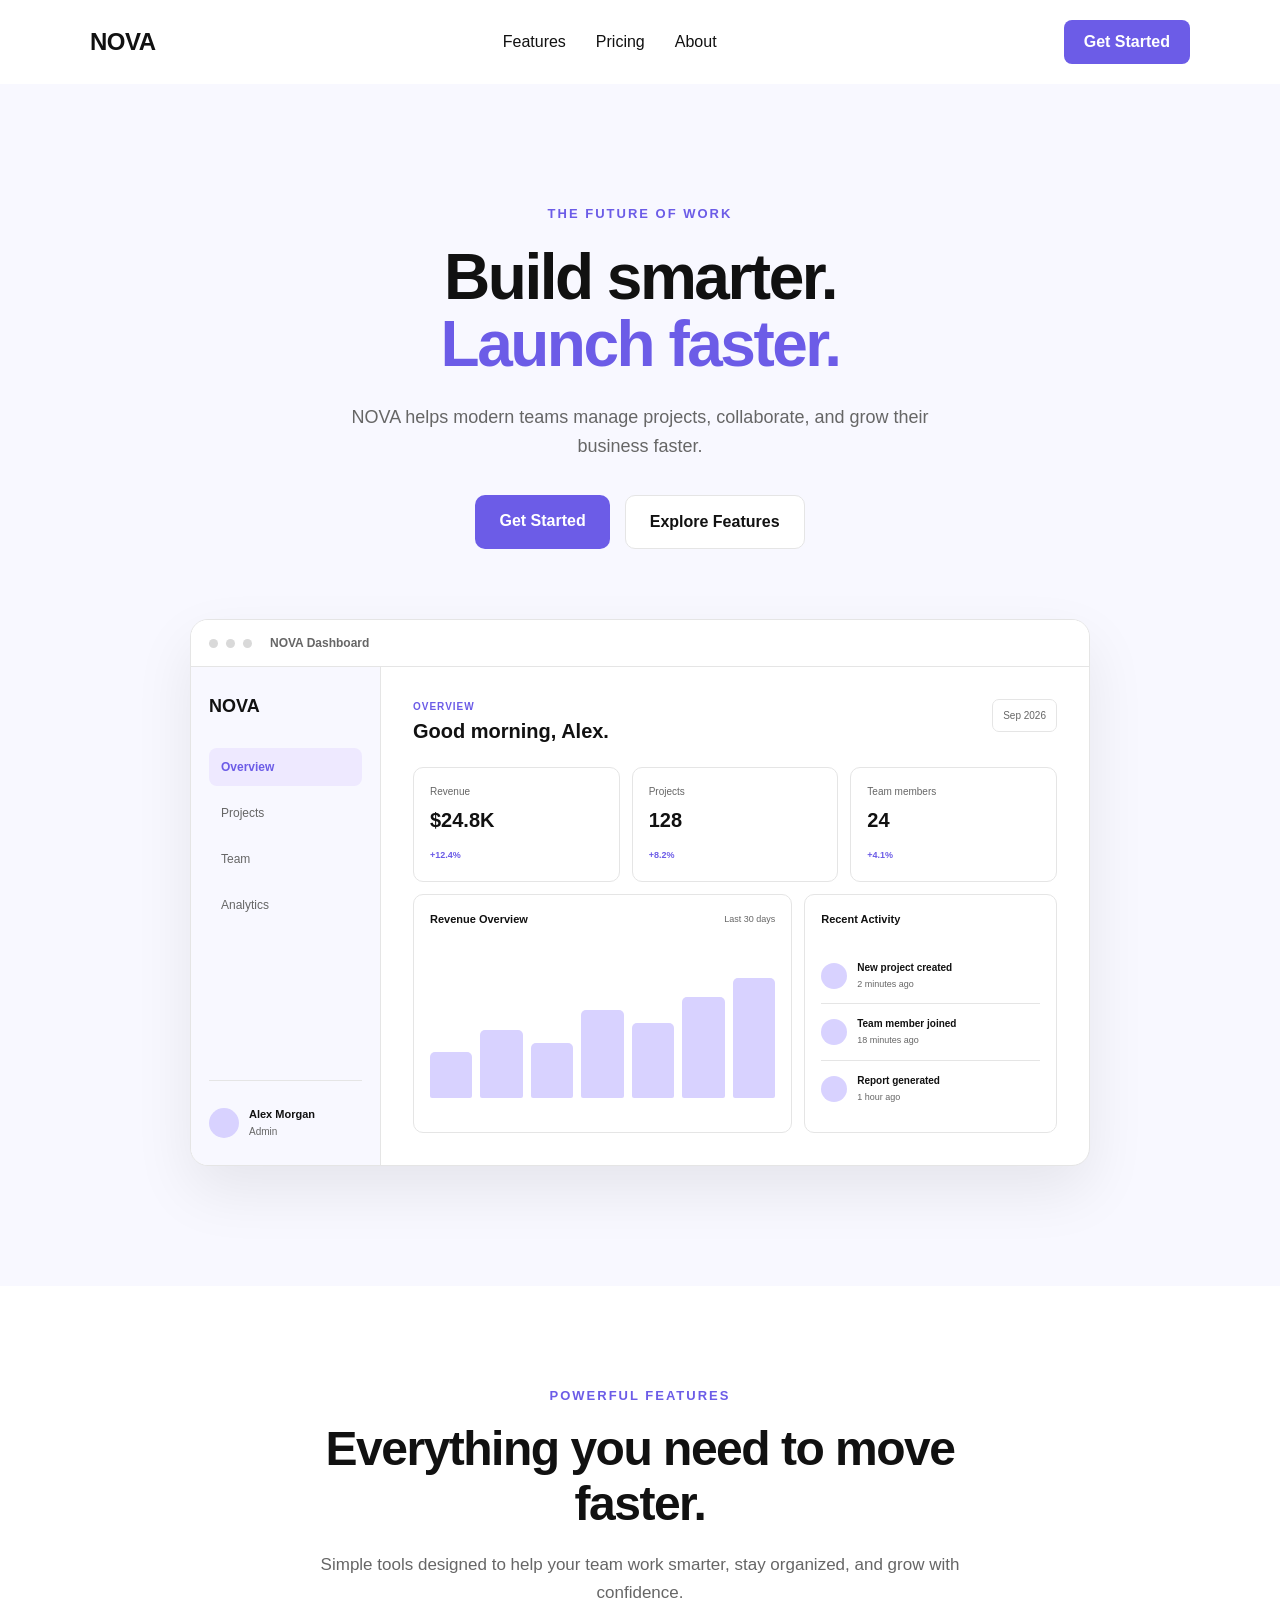
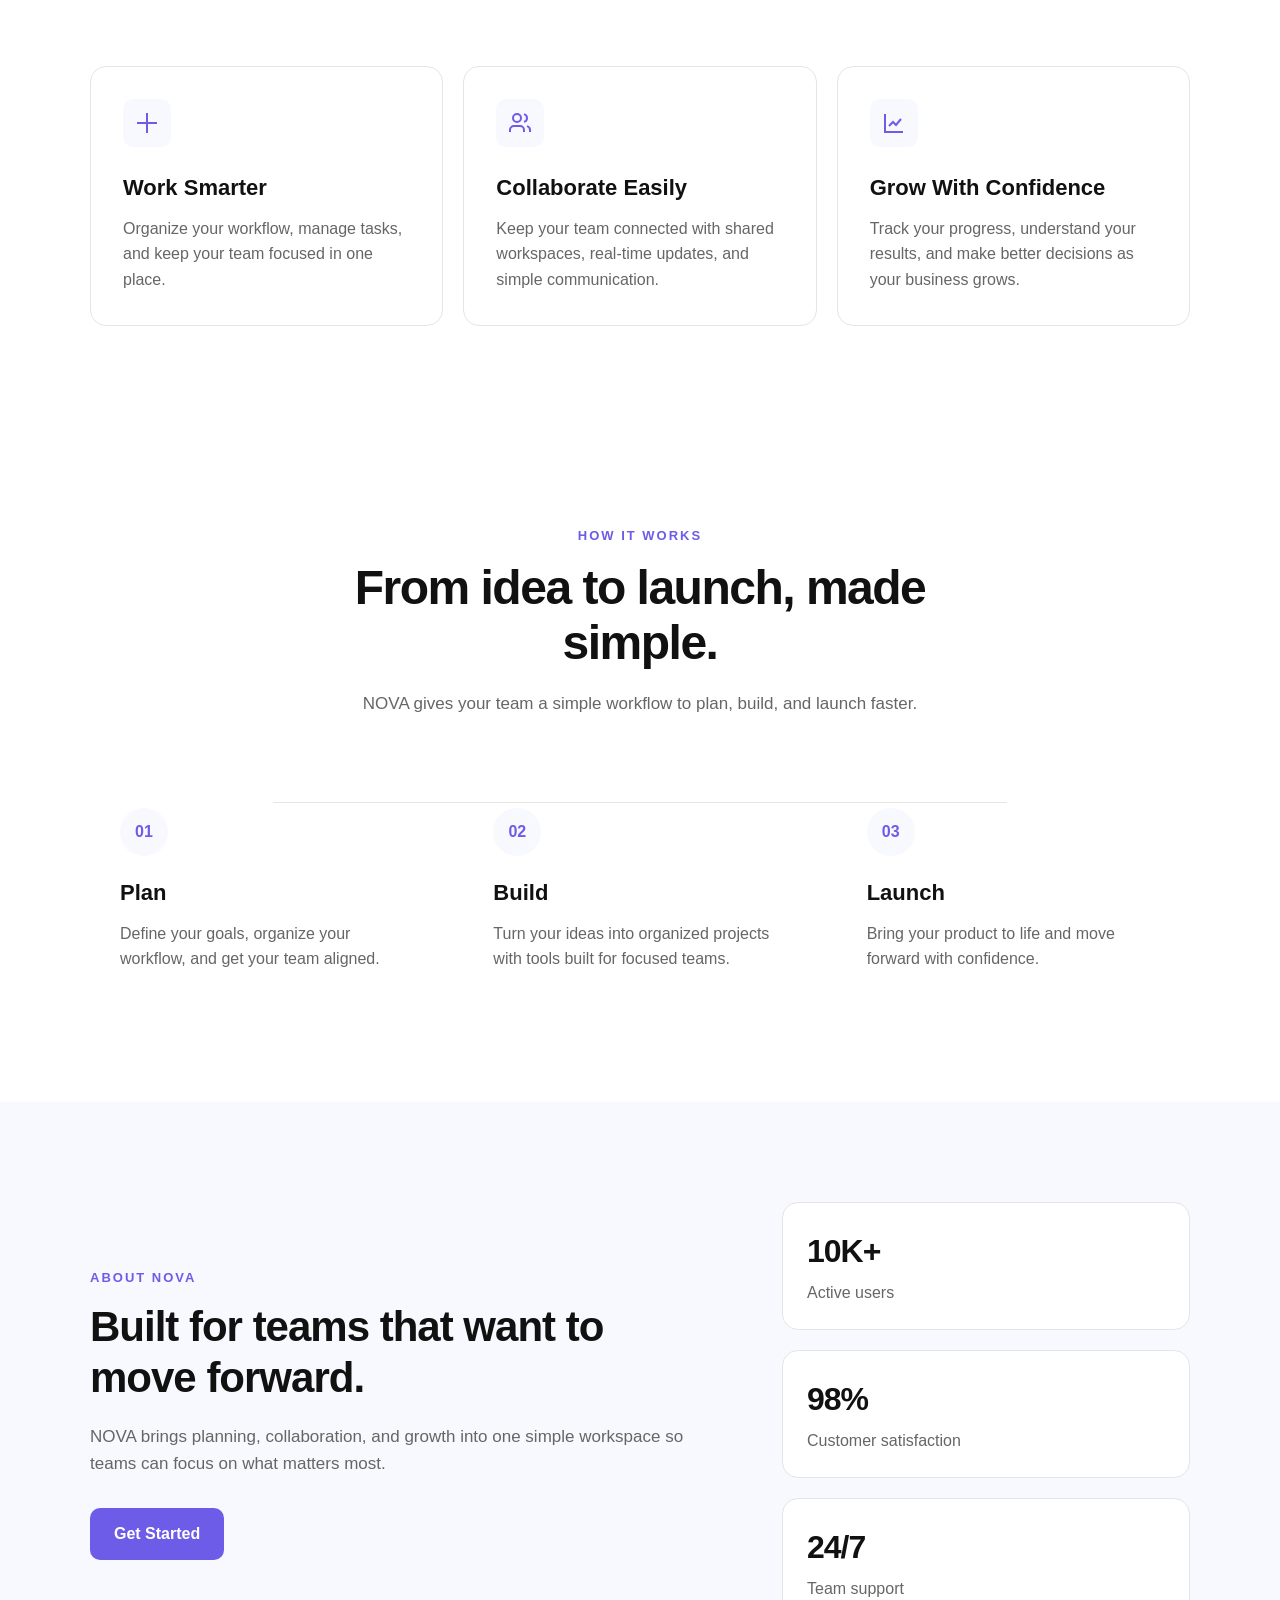
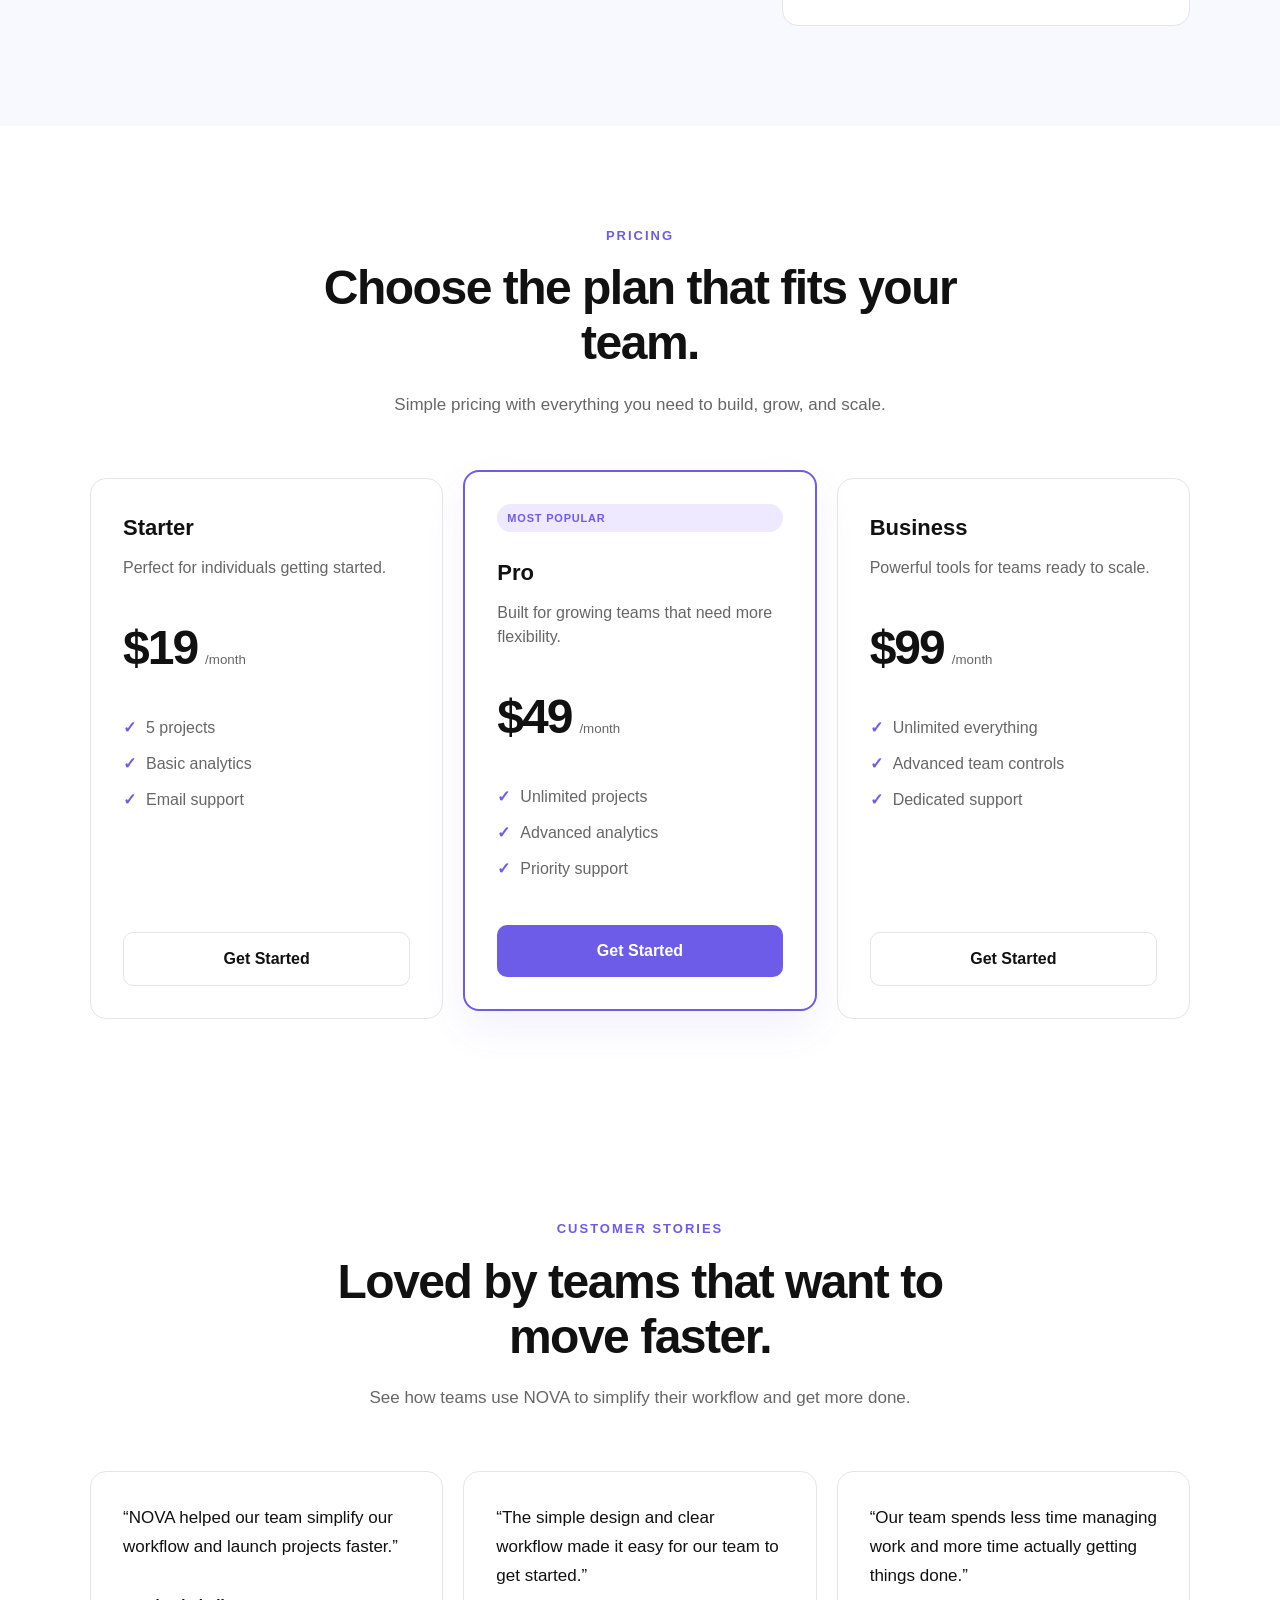
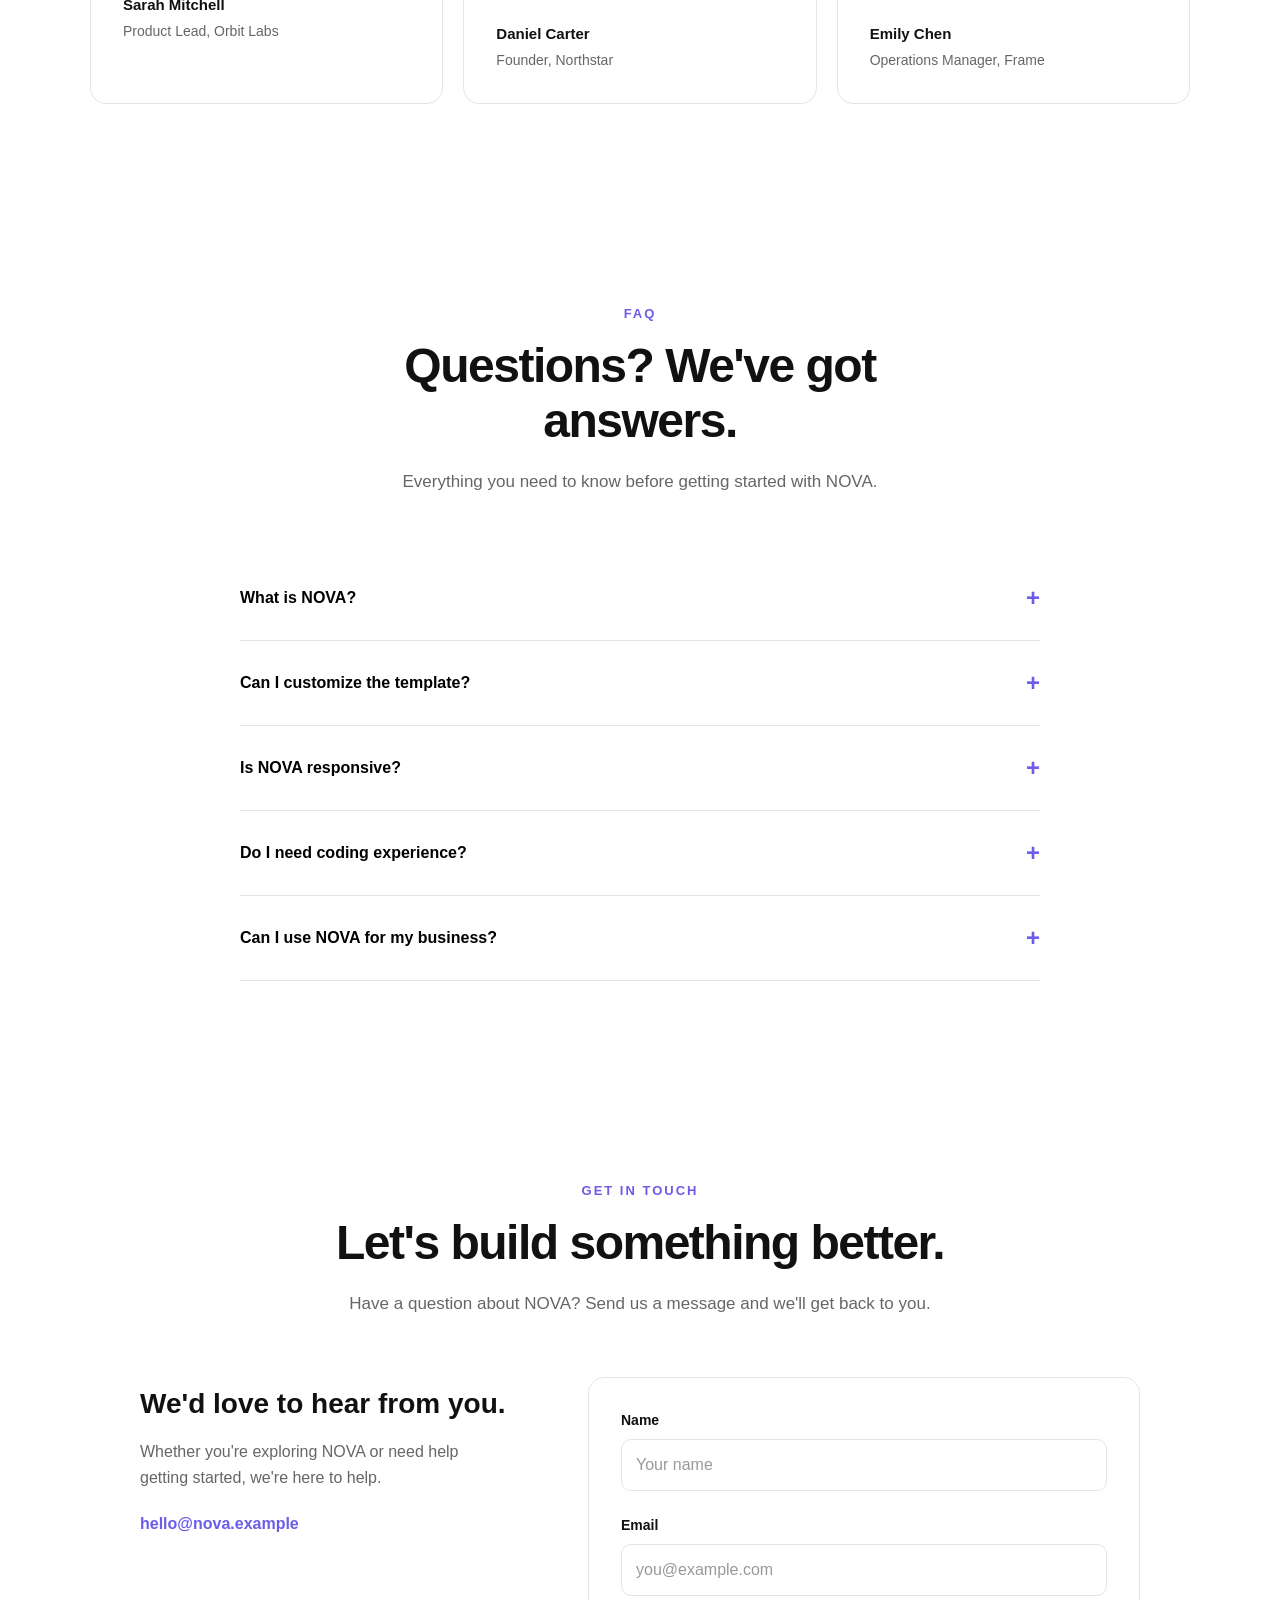
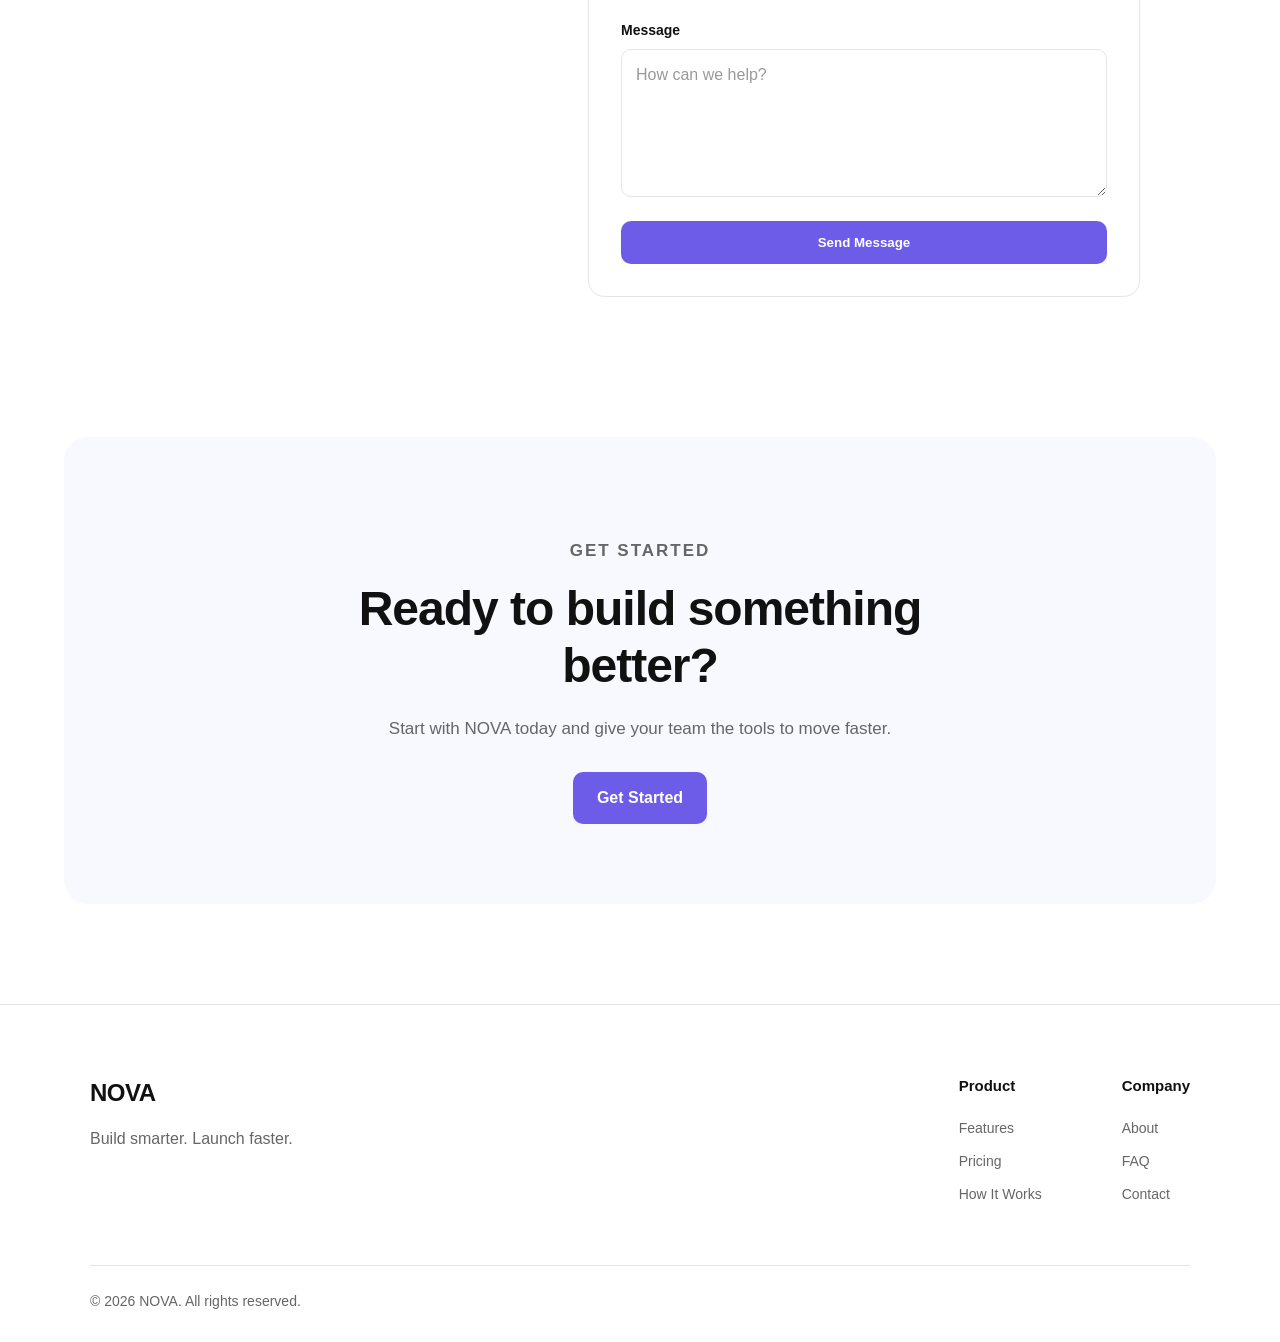
==== index.html @ a09f8e46 "Initial NOVA template" ====
<!DOCTYPE html>
<html lang="en">

<head>
    <meta charset="UTF-8">
    <meta name="viewport" content="width=device-width, initial-scale=1.0">

    <title>NOVA — Build Smarter</title>

    <link rel="stylesheet" href="css/style.css">
</head>

<body>

    <!-- =========================
         HEADER / NAVBAR
         ========================= -->

    <header>
        <div class="container">

            <nav>

                <a href="#" class="logo">NOVA</a>

                <div class="nav-links" id="primary-navigation">

                    <a href="#features">Features</a>

                    <a href="#pricing">Pricing</a>

                    <a href="#about">About</a>

                    <a href="#pricing" class="mobile-nav-button">
                        Get Started
                    </a>

                </div>

                <button
                    type="button"
                    class="menu-toggle"
                    aria-label="Open navigation menu"
                    aria-controls="primary-navigation"
                    aria-expanded="false">
                    ☰
                </button>

                <a href="#pricing" class="nav-button">
                    Get Started
                </a>

            </nav>

        </div>
    </header>


    <main>

        <!-- =========================
             HERO
             ========================= -->

        <section class="hero">

            <div class="hero-content">

                <p class="eyebrow">THE FUTURE OF WORK</p>

                <h1>
                    Build smarter.
                    <span>Launch faster.</span>
                </h1>

                <p class="hero-description">
                    NOVA helps modern teams manage projects,
                    collaborate, and grow their business faster.
                </p>

                <div class="hero-actions">

                    <a href="#pricing" class="btn btn-primary">
                        Get Started
                    </a>

                    <a href="#features" class="btn btn-secondary">
                        Explore Features
                    </a>

                </div>


                <!-- Hero Dashboard Preview -->

                <div class="hero-preview" aria-hidden="true">
                    

                    <div class="preview-header">

                        <div class="preview-dots">
                            <span></span>
                            <span></span>
                            <span></span>
                        </div>

                        <div class="preview-header-title">
                            NOVA Dashboard
                        </div>

                    </div>


                    <div class="preview-content">

                        <!-- Sidebar -->

                        <aside class="preview-sidebar">

                            <div class="preview-brand">
                                NOVA
                            </div>

                            <div class="preview-nav">
                                <span class="active">Overview</span>
                                <span>Projects</span>
                                <span>Team</span>
                                <span>Analytics</span>
                            </div>

                            <div class="preview-profile">

                                <div class="preview-avatar"></div>

                                <div>
                                    <strong>Alex Morgan</strong>
                                    <small>Admin</small>
                                </div>

                            </div>

                        </aside>


                        <!-- Dashboard Main -->

                        <div class="preview-main">

                            <div class="preview-topbar">

                                <div>

                                    <span class="preview-eyebrow">
                                        OVERVIEW
                                    </span>

                                    <h3>
                                        Good morning, Alex.
                                    </h3>

                                </div>

                                <div class="preview-date">
                                    Sep 2026
                                </div>

                            </div>


                            <!-- Dashboard Stats -->

                            <div class="preview-stats">

                                <div class="preview-stat">

                                    <span>Revenue</span>

                                    <strong>$24.8K</strong>

                                    <small>+12.4%</small>

                                </div>


                                <div class="preview-stat">

                                    <span>Projects</span>

                                    <strong>128</strong>

                                    <small>+8.2%</small>

                                </div>


                                <div class="preview-stat">

                                    <span>Team members</span>

                                    <strong>24</strong>

                                    <small>+4.1%</small>

                                </div>

                            </div>


                            <!-- Dashboard Lower Grid -->

                            <div class="preview-dashboard-grid">

                                <!-- Revenue Chart -->

                                <div class="preview-chart-card">

                                    <div class="preview-card-header">

                                        <strong>
                                            Revenue Overview
                                        </strong>

                                        <span>
                                            Last 30 days
                                        </span>

                                    </div>

                                    <div
                                        class="preview-chart"
                                        aria-hidden="true">

                                        <span></span>
                                        <span></span>
                                        <span></span>
                                        <span></span>
                                        <span></span>
                                        <span></span>
                                        <span></span>

                                    </div>

                                </div>


                                <!-- Recent Activity -->

                                <div class="preview-activity-card">

                                    <div class="preview-card-header">

                                        <strong>
                                            Recent Activity
                                        </strong>

                                    </div>


                                    <div class="preview-activity">

                                        <div class="preview-activity-avatar"></div>

                                        <div>
                                            <strong>
                                                New project created
                                            </strong>

                                            <small>
                                                2 minutes ago
                                            </small>
                                        </div>

                                    </div>


                                    <div class="preview-activity">

                                        <div class="preview-activity-avatar"></div>

                                        <div>
                                            <strong>
                                                Team member joined
                                            </strong>

                                            <small>
                                                18 minutes ago
                                            </small>
                                        </div>

                                    </div>


                                    <div class="preview-activity">

                                        <div class="preview-activity-avatar"></div>

                                        <div>
                                            <strong>
                                                Report generated
                                            </strong>

                                            <small>
                                                1 hour ago
                                            </small>
                                        </div>

                                    </div>

                                </div>

                            </div>

                        </div>

                    </div>

                </div>

            </div>

        </section>


        <!-- =========================
             FEATURES
             ========================= -->

        <section class="features" id="features">

            <div class="container">

                <div class="section-heading">

                    <p class="eyebrow">
                        POWERFUL FEATURES
                    </p>

                    <h2>
                        Everything you need to move faster.
                    </h2>

                    <p>
                        Simple tools designed to help your team work smarter,
                        stay organized, and grow with confidence.
                    </p>

                </div>


                <div class="feature-grid">

                    <!-- Feature 1 -->

                    <div class="feature-card">

                        <div
                            class="feature-icon"
                            aria-hidden="true">

                            <svg
                                viewBox="0 0 24 24"
                                fill="none"
                                stroke="currentColor"
                                stroke-width="2">

                                <path d="M12 2v20M2 12h20"/>

                            </svg>

                        </div>

                        <h3>
                            Work Smarter
                        </h3>

                        <p>
                            Organize your workflow, manage tasks,
                            and keep your team focused in one place.
                        </p>

                    </div>


                    <!-- Feature 2 -->

                    <div class="feature-card">

                        <div
                            class="feature-icon"
                            aria-hidden="true">

                            <svg
                                viewBox="0 0 24 24"
                                fill="none"
                                stroke="currentColor"
                                stroke-width="2">

                                <path d="M16 21v-2a4 4 0 0 0-4-4H6a4 4 0 0 0-4 4v2"/>
                                <circle cx="9" cy="7" r="4"/>
                                <path d="M22 21v-2a4 4 0 0 0-3-3.87"/>
                                <path d="M16 3.13a4 4 0 0 1 0 7.75"/>

                            </svg>

                        </div>

                        <h3>
                            Collaborate Easily
                        </h3>

                        <p>
                            Keep your team connected with shared workspaces,
                            real-time updates, and simple communication.
                        </p>

                    </div>


                    <!-- Feature 3 -->

                    <div class="feature-card">

                        <div
                            class="feature-icon"
                            aria-hidden="true">

                            <svg
                                viewBox="0 0 24 24"
                                fill="none"
                                stroke="currentColor"
                                stroke-width="2">

                                <path d="M3 3v18h18"/>
                                <path d="m7 15 4-4 3 3 5-6"/>

                            </svg>

                        </div>

                        <h3>
                            Grow With Confidence
                        </h3>

                        <p>
                            Track your progress, understand your results,
                            and make better decisions as your business grows.
                        </p>

                    </div>

                </div>

            </div>

        </section>


        <!-- =========================
             HOW IT WORKS
             ========================= -->

        <section
            class="how-it-works"
            id="how-it-works">

            <div class="container">

                <div class="section-heading">

                    <p class="eyebrow">
                        HOW IT WORKS
                    </p>

                    <h2>
                        From idea to launch, made simple.
                    </h2>

                    <p>
                        NOVA gives your team a simple workflow
                        to plan, build, and launch faster.
                    </p>

                </div>


                <div class="steps">

                    <!-- Step 1 -->

                    <div class="step">

                        <span class="step-number">
                            01
                        </span>

                        <h3>
                            Plan
                        </h3>

                        <p>
                            Define your goals, organize your workflow,
                            and get your team aligned.
                        </p>

                    </div>


                    <!-- Step 2 -->

                    <div class="step">

                        <span class="step-number">
                            02
                        </span>

                        <h3>
                            Build
                        </h3>

                        <p>
                            Turn your ideas into organized projects
                            with tools built for focused teams.
                        </p>

                    </div>


                    <!-- Step 3 -->

                    <div class="step">

                        <span class="step-number">
                            03
                        </span>

                        <h3>
                            Launch
                        </h3>

                        <p>
                            Bring your product to life and move forward
                            with confidence.
                        </p>

                    </div>

                </div>

            </div>

        </section>


        <!-- =========================
             ABOUT
             ========================= -->

        <section
            class="about"
            id="about">

            <div class="container">

                <div class="about-content">

                    <div class="about-text">

                        <p class="eyebrow">
                            ABOUT NOVA
                        </p>

                        <h2>
                            Built for teams that want to move forward.
                        </h2>

                        <p>
                            NOVA brings planning, collaboration, and growth
                            into one simple workspace so teams can focus
                            on what matters most.
                        </p>

                        <a
                            href="#pricing"
                            class="btn btn-primary">

                            Get Started

                        </a>

                    </div>


                    <div class="about-stats">

                        <div class="stat">
                            <strong>10K+</strong>
                            <span>Active users</span>
                        </div>

                        <div class="stat">
                            <strong>98%</strong>
                            <span>Customer satisfaction</span>
                        </div>

                        <div class="stat">
                            <strong>24/7</strong>
                            <span>Team support</span>
                        </div>

                    </div>

                </div>

            </div>

        </section>


        <!-- =========================
             PRICING
             ========================= -->

        <section
            class="pricing"
            id="pricing">

            <div class="container">

                <div class="section-heading">

                    <p class="eyebrow">
                        PRICING
                    </p>

                    <h2>
                        Choose the plan that fits your team.
                    </h2>

                    <p>
                        Simple pricing with everything you need
                        to build, grow, and scale.
                    </p>

                </div>


                <div class="pricing-grid">

                    <!-- Starter -->

                    <div class="pricing-card">

                        <h3>
                            Starter
                        </h3>

                        <p class="pricing-description">
                            Perfect for individuals getting started.
                        </p>

                        <div class="price">

                            <span>$19</span>

                            <small>
                                /month
                            </small>

                        </div>

                        <ul class="pricing-features">

                             <li><span>✓</span> 5 projects</li>
    <li><span>✓</span> Basic analytics</li>
    <li><span>✓</span> Email support</li>

                        </ul>

                        <a
                            href="#contact"
                            class="btn btn-secondary">

                            Get Started

                        </a>

                    </div>


                    <!-- Pro -->

                    <div class="pricing-card featured">

                        <span class="pricing-badge">
                            MOST POPULAR
                        </span>

                        <h3>
                            Pro
                        </h3>

                        <p class="pricing-description">
                            Built for growing teams that need more flexibility.
                        </p>

                        <div class="price">

                            <span>$49</span>

                            <small>
                                /month
                            </small>

                        </div>

                        <ul class="pricing-features">

                        <li><span>✓</span> Unlimited projects</li>
    <li><span>✓</span> Advanced analytics</li>
    <li><span>✓</span> Priority support</li>

                        </ul>

                        <a
                            href="#contact"
                            class="btn btn-primary">

                            Get Started

                        </a>

                    </div>


                    <!-- Business -->

                    <div class="pricing-card">

                        <h3>
                            Business
                        </h3>

                        <p class="pricing-description">
                            Powerful tools for teams ready to scale.
                        </p>

                        <div class="price">

                            <span>$99</span>

                            <small>
                                /month
                            </small>

                        </div>

                        <ul class="pricing-features">

                          <li><span>✓</span> Unlimited everything</li>
    <li><span>✓</span> Advanced team controls</li>
    <li><span>✓</span> Dedicated support</li>

                        </ul>

                        <a
                            href="#contact"
                            class="btn btn-secondary">

                            Get Started

                        </a>

                    </div>

                </div>

            </div>

        </section>


        <!-- =========================
             TESTIMONIALS
             ========================= -->

        <section
            class="testimonials"
            id="testimonials">

            <div class="container">

                <div class="section-heading">

                    <p class="eyebrow">
                        CUSTOMER STORIES
                    </p>

                    <h2>
                        Loved by teams that want to move faster.
                    </h2>

                    <p>
                        See how teams use NOVA to simplify their workflow
                        and get more done.
                    </p>

                </div>


                <div class="testimonial-grid">

                    <!-- Testimonial 1 -->

                    <div class="testimonial-card">

                        <p class="testimonial-text">
                            “NOVA helped our team simplify our workflow
                            and launch projects faster.”
                        </p>

                        <div class="testimonial-author">

                            <strong>
                                Sarah Mitchell
                            </strong>

                            <span>
                                Product Lead, Orbit Labs
                            </span>

                        </div>

                    </div>


                    <!-- Testimonial 2 -->

                    <div class="testimonial-card">

                        <p class="testimonial-text">
                            “The simple design and clear workflow made
                            it easy for our team to get started.”
                        </p>

                        <div class="testimonial-author">

                            <strong>
                                Daniel Carter
                            </strong>

                            <span>
                                Founder, Northstar
                            </span>

                        </div>

                    </div>


                    <!-- Testimonial 3 -->

                    <div class="testimonial-card">

                        <p class="testimonial-text">
                            “Our team spends less time managing work
                            and more time actually getting things done.”
                        </p>

                        <div class="testimonial-author">

                            <strong>
                                Emily Chen
                            </strong>

                            <span>
                                Operations Manager, Frame
                            </span>

                        </div>

                    </div>

                </div>

            </div>

        </section>


        <!-- =========================
             FAQ
             ========================= -->

        <section
            class="faq"
            id="faq">

            <div class="container">

                <div class="section-heading">

                    <p class="eyebrow">
                        FAQ
                    </p>

                    <h2>
                        Questions? We've got answers.
                    </h2>

                    <p>
                        Everything you need to know before getting started with NOVA.
                    </p>

                </div>


                <div class="faq-list">

                    <!-- FAQ 1 -->

                    <div class="faq-item">

                        <button
                            type="button"
                            class="faq-question">

                            What is NOVA?

                            <span>
                                +
                            </span>

                        </button>

                        <div class="faq-answer">

                            <p>
                                NOVA is a modern SaaS website template designed
                                for startups, products, and growing teams.
                            </p>

                        </div>

                    </div>


                    <!-- FAQ 2 -->

                    <div class="faq-item">

                        <button
                            type="button"
                            class="faq-question">

                            Can I customize the template?

                            <span>
                                +
                            </span>

                        </button>

                        <div class="faq-answer">

                            <p>
                                Yes. NOVA is designed with reusable HTML, CSS,
                                and JavaScript components that are easy to customize.
                            </p>

                        </div>

                    </div>


                    <!-- FAQ 3 -->

                    <div class="faq-item">

                        <button
                            type="button"
                            class="faq-question">

                            Is NOVA responsive?

                            <span>
                                +
                            </span>

                        </button>

                        <div class="faq-answer">

                            <p>
                                Yes. The layout is designed to adapt across desktop,
                                tablet, and mobile screen sizes.
                            </p>

                        </div>

                    </div>


                    <!-- FAQ 4 -->

                    <div class="faq-item">

                        <button
                            type="button"
                            class="faq-question">

                            Do I need coding experience?

                            <span>
                                +
                            </span>

                        </button>

                        <div class="faq-answer">

                            <p>
                                Basic HTML and CSS knowledge is helpful, but the
                                included documentation is designed to make customization simple.
                            </p>

                        </div>

                    </div>


                    <!-- FAQ 5 -->

                    <div class="faq-item">

                        <button
                            type="button"
                            class="faq-question">

                            Can I use NOVA for my business?

                            <span>
                                +
                            </span>

                        </button>

                        <div class="faq-answer">

                            <p>
                                Yes. NOVA can be adapted for startups, SaaS products,
                                agencies, and other modern businesses.
                            </p>

                        </div>

                    </div>

                </div>

            </div>

        </section>

        <!-- =========================
     CONTACT
     ========================= -->

<section class="contact" id="contact">

    <div class="container">

        <div class="section-heading">

            <p class="eyebrow">
                GET IN TOUCH
            </p>

            <h2>
                Let's build something better.
            </h2>

            <p>
                Have a question about NOVA?
                Send us a message and we'll get back to you.
            </p>

        </div>


        <div class="contact-content">

            <div class="contact-info">

                <h3>
                    We'd love to hear from you.
                </h3>

                <p>
                    Whether you're exploring NOVA or
                    need help getting started, we're here
                    to help.
                </p>

                <a href="mailto:hello@nova.example">
                    hello@nova.example
                </a>

            </div>


            <form class="contact-form">

                <div class="form-group">

                    <label for="name">
                        Name
                    </label>

                    <input
                        type="text"
                        id="name"
                        name="name"
                        placeholder="Your name"
                        required>

                </div>


                <div class="form-group">

                    <label for="email">
                        Email
                    </label>

                    <input
                        type="email"
                        id="email"
                        name="email"
                        placeholder="you@example.com"
                        required>

                </div>


                <div class="form-group">

                    <label for="message">
                        Message
                    </label>

                    <textarea
                        id="message"
                        name="message"
                        rows="5"
                        placeholder="How can we help?"
                        required></textarea>

                </div>


                <button
                    type="submit"
                    class="btn btn-primary">

                    Send Message

                </button>

            </form>

        </div>

    </div>

</section>


        <!-- =========================
             CTA
             ========================= -->

        <section class="cta">

            <div class="container">

                <div class="cta-content">

                    <p class="eyebrow">
                        GET STARTED
                    </p>

                    <h2>
                        Ready to build something better?
                    </h2>

                    <p>
                        Start with NOVA today and give your team
                        the tools to move faster.
                    </p>

                    <a
                        href="#pricing"
                        class="btn btn-primary">

                        Get Started

                    </a>

                </div>

            </div>

        </section>

    </main>


    <!-- =========================
         FOOTER
         ========================= -->

    <footer class="footer">

        <div class="container">

            <div class="footer-content">

                <div class="footer-brand">

                    <a
                        href="#"
                        class="logo">

                        NOVA

                    </a>

                    <p>
                        Build smarter. Launch faster.
                    </p>

                </div>


                <div class="footer-links">

                    <div class="footer-column">

                        <h3>
                            Product
                        </h3>

                        <a href="#features">
                            Features
                        </a>

                        <a href="#pricing">
                            Pricing
                        </a>

                        <a href="#how-it-works">
                            How It Works
                        </a>

                    </div>


                    <div class="footer-column">

                        <h3>
                            Company
                        </h3>

                        <a href="#about">
                            About
                        </a>

                        <a href="#faq">
                            FAQ
                        </a>

                        <a href="#contact">
                            Contact
                        </a>

                    </div>

                </div>

            </div>


            <div class="footer-bottom">

                <p>
                    © 2026 NOVA. All rights reserved.
                </p>

            </div>

        </div>

    </footer>


    <!-- =========================
         JAVASCRIPT
         ========================= -->

    <script src="js/script.js"></script>

</body>

</html>
---- css/style.css ----
/* =========================
   NOVA THEME
   Customize these values
   ========================= */

   /* =========================================================
   NOVA — CUSTOMIZATION GUIDE
   ---------------------------------------------------------
   Most visual changes can be made in the :root section below.

   Change:
   - Brand colors
   - Typography sizes
   - Border radius
   - Spacing

   You usually do NOT need to edit the component styles below
   unless you want deeper customization.
   ========================================================= */
:root {

    /* Brand Colors */

    --color-primary: #6C5CE7;
    --color-primary-dark: #5848D6;
    --color-primary-soft: #EEE9FF;
    --color-primary-light: #D8D2FF;


    /* Neutral Colors */

    --color-text: #111111;
    --color-muted: #666666;
    --color-border: #E5E5E5;
    --color-background: #FFFFFF;
    --color-surface: #F8F8FF;


    /* Typography */

    --font-size-sm: 14px;
    --font-size-base: 16px;
    --font-size-lg: 18px;
    --font-size-xl: 22px;
    --font-size-2xl: 34px;
    --font-size-3xl: 42px;
    --font-size-hero: 64px;


    /* Border Radius */

    --radius-sm: 8px;
    --radius-md: 10px;
    --radius-lg: 16px;
    --radius-xl: 24px;


    /* Spacing */

    --space-xs: 8px;
    --space-sm: 12px;
    --space-md: 16px;
    --space-lg: 24px;
    --space-xl: 32px;
    --space-2xl: 48px;
    --space-3xl: 80px;
}

/* =========================
   RESET
   ========================= */

* {
    margin: 0;
    padding: 0;
    box-sizing: border-box;
}

/* =========================
   GLOBAL
   ========================= */

html {
    scroll-behavior: smooth;
}

body {
    font-family: Arial, sans-serif;
    color: var(--color-text);
    background: var(--color-background);
    line-height: 1.5;
}

a {
    text-decoration: none;
    color: inherit;
}

button {
    font-family: inherit;
}

button,
a {
    -webkit-tap-highlight-color: transparent;
}

a:focus-visible,
button:focus-visible {
    outline: 3px solid rgba(108, 92, 231, 0.35);
    outline-offset: 3px;
}

/* =========================
   CONTAINER
   ========================= */

.container {
    width: min(100% - 40px, 1100px);
    margin: 0 auto;
}

/* =========================
   ANCHOR SCROLL POSITION
   ========================= */

#features,
#how-it-works,
#about,
#pricing,
#testimonials,
#faq {
    scroll-margin-top: 30px;
}

/* =========================
   HEADER / NAVBAR
   ========================= */

header {
    padding: 20px 0;
}

nav {
    display: flex;
    align-items: center;
    justify-content: space-between;
}

.logo {
    font-size: 24px;
    font-weight: 700;
    letter-spacing: -0.5px;
    transition: color 0.2s ease;
}

.logo:hover {
    color: var(--color-primary);
}

.nav-links {
    display: flex;
    gap: 30px;
}

.nav-links a {
    transition: color 0.2s ease;
}

.nav-links a:hover {
    color: var(--color-primary);
}

.nav-button {
    padding: 10px 20px;
    border-radius: 8px;
    background: var(--color-primary);
    color: #FFFFFF;
    font-weight: 600;
    transition:
        background 0.2s ease,
        transform 0.2s ease;
}

.nav-button:hover {
    background: var(--color-primary-dark);
    transform: translateY(-2px);
}

.mobile-nav-button {
    display: none;
}

.menu-toggle {
    display: none;
    background: none;
    border: none;
    font-size: 28px;
    cursor: pointer;
}

/* =========================
   HERO
   ========================= */

.hero {
    padding: 120px 5%;
    text-align: center;
    background: var(--color-surface);
}

.hero-content {
    max-width: 900px;
    margin: 0 auto;
}

.hero h1 {
    max-width: 850px;
    margin: 20px auto 0;
    font-size: var(--font-size-hero);
    line-height: 1.05;
    letter-spacing: -2.5px;
}

.hero h1 span {
    display: block;
    color: var(--color-primary);
}

.eyebrow {
    font-size: 13px;
    font-weight: 700;
    letter-spacing: 2px;
    color: var(--color-primary);
}

.hero-description {
    max-width: 620px;
    margin: 25px auto 0;
    font-size: var(--font-size-lg);
    line-height: 1.6;
    color: var(--color-muted);
}

.hero-actions {
    display: flex;
    justify-content: center;
    gap: 15px;
    margin-top: 35px;
}

/* =========================
   BUTTONS
   ========================= */

.btn {
    display: inline-block;
    padding: 14px 24px;
    border-radius: 10px;
    font-weight: 600;
    transition:
        background 0.2s ease,
        transform 0.2s ease,
        border-color 0.2s ease;
}

.btn-primary {
    background: var(--color-primary);
    color: #FFFFFF;
}

.btn-primary:hover {
    background: var(--color-primary-dark);
    transform: translateY(-2px);
}

.btn-secondary {
    border: 1px solid var(--color-border);
    background: var(--color-background);
}

.btn-secondary:hover {
    border-color: var(--color-primary);
    color: var(--color-primary);
    transform: translateY(-2px);
}

/* =========================
   HERO PREVIEW
   ========================= */

.hero-preview {
    max-width: 1000px;
    margin: 70px auto 0;
    border: 1px solid var(--color-border);
    border-radius: 18px;
    overflow: hidden;
    background: var(--color-background);
    box-shadow: 0 25px 60px rgba(17, 17, 17, 0.08);
    text-align: left;
}

.preview-header {
    display: flex;
    align-items: center;
    gap: 18px;
    padding: 14px 18px;
    border-bottom: 1px solid var(--color-border);
    background: var(--color-background);
}

.preview-dots {
    display: flex;
    gap: 8px;
}

.preview-dots span {
    width: 9px;
    height: 9px;
    border-radius: 50%;
    background: #D9D9D9;
}

.preview-header-title {
    font-size: 12px;
    font-weight: 600;
    color: var(--color-muted);
}

.preview-content {
    display: grid;
    grid-template-columns: 190px 1fr;
    min-height: 430px;
}

.preview-sidebar {
    display: flex;
    flex-direction: column;
    padding: 26px 18px;
    border-right: 1px solid var(--color-border);
    background: var(--color-surface);
}

.preview-brand {
    margin-bottom: 28px;
    font-size: 18px;
    font-weight: 700;
}

.preview-nav {
    display: flex;
    flex-direction: column;
    gap: 8px;
}

.preview-nav span {
    padding: 10px 12px;
    border-radius: 8px;
    font-size: 12px;
    color: var(--color-muted);
}

.preview-nav span.active {
    background: var(--color-primary-soft);
    color: var(--color-primary);
    font-weight: 600;
}

.preview-profile {
    display: flex;
    align-items: center;
    gap: 10px;
    margin-top: auto;
    padding-top: 25px;
    border-top: 1px solid var(--color-border);
}

.preview-avatar,
.preview-activity-avatar {
    flex-shrink: 0;
    width: 30px;
    height: 30px;
    border-radius: 50%;
    background: var(--color-primary-light);
}

.preview-profile strong {
    display: block;
    font-size: 11px;
}

.preview-profile small {
    display: block;
    margin-top: 2px;
    font-size: 10px;
    color: var(--color-muted);
}

.preview-main {
    padding: 32px;
}

.preview-topbar {
    display: flex;
    align-items: flex-start;
    justify-content: space-between;
    gap: 20px;
}

.preview-eyebrow {
    display: block;
    margin-bottom: 5px;
    font-size: 10px;
    font-weight: 700;
    letter-spacing: 1px;
    color: var(--color-primary);
}

.preview-topbar h3 {
    font-size: 20px;
    line-height: 1.2;
}

.preview-date {
    padding: 8px 10px;
    border: 1px solid var(--color-border);
    border-radius: 7px;
    font-size: 10px;
    color: var(--color-muted);
}

.preview-stats {
    display: grid;
    grid-template-columns: repeat(3, 1fr);
    gap: 12px;
    margin-top: 24px;
}

.preview-stat {
    padding: 16px;
    border: 1px solid var(--color-border);
    border-radius: 10px;
    background: var(--color-background);
    transition:
        transform 0.2s ease,
        border-color 0.2s ease,
        box-shadow 0.2s ease;
}

.preview-stat:hover {
    transform: translateY(-3px);
    border-color: var(--color-primary-light);
    box-shadow: 0 8px 20px rgba(108, 92, 231, 0.06);
}

.preview-stat span {
    display: block;
    font-size: 10px;
    color: var(--color-muted);
}

.preview-stat strong {
    display: block;
    margin: 6px 0;
    font-size: 20px;
}

.preview-stat small {
    color: var(--color-primary);
    font-size: 9px;
    font-weight: 600;
}

.preview-dashboard-grid {
    display: grid;
    grid-template-columns: 1.5fr 1fr;
    gap: 12px;
    margin-top: 12px;
}

.preview-chart-card,
.preview-activity-card {
    padding: 16px;
    border: 1px solid var(--color-border);
    border-radius: 10px;
    background: var(--color-background);
}

.preview-card-header {
    display: flex;
    align-items: center;
    justify-content: space-between;
    gap: 10px;
    margin-bottom: 20px;
}

.preview-card-header strong {
    font-size: 11px;
}

.preview-card-header span {
    font-size: 9px;
    color: var(--color-muted);
}

.preview-chart {
    display: flex;
    align-items: flex-end;
    gap: 8px;
    height: 150px;
    padding-top: 20px;
}

.preview-chart span {
    flex: 1;
    min-width: 8px;
    border-radius: 5px 5px 2px 2px;
    background: var(--color-primary-light);
}

.preview-chart span:nth-child(1) {
    height: 35%;
}

.preview-chart span:nth-child(2) {
    height: 52%;
}

.preview-chart span:nth-child(3) {
    height: 42%;
}

.preview-chart span:nth-child(4) {
    height: 68%;
}

.preview-chart span:nth-child(5) {
    height: 58%;
}

.preview-chart span:nth-child(6) {
    height: 78%;
}

.preview-chart span:nth-child(7) {
    height: 92%;
}

.preview-activity {
    display: flex;
    align-items: center;
    gap: 10px;
    padding: 12px 0;
    border-bottom: 1px solid var(--color-border);
}

.preview-activity:last-child {
    border-bottom: none;
}

.preview-activity-avatar {
    width: 26px;
    height: 26px;
}

.preview-activity strong {
    display: block;
    font-size: 10px;
}

.preview-activity small {
    display: block;
    margin-top: 3px;
    font-size: 9px;
    color: var(--color-muted);
}

/* =========================
   SHARED SECTION HEADING
   ========================= */

.section-heading {
    max-width: 650px;
    margin: 0 auto;
    text-align: center;
}

.section-heading h2 {
    margin-top: 15px;
    font-size: clamp(34px, 4vw, 48px);
    line-height: 1.15;
    letter-spacing: -1.5px;
}

.section-heading > p:last-child {
    margin-top: 20px;
    font-size: 17px;
    line-height: 1.6;
    color: var(--color-muted);
}

/* =========================
   FEATURES
   ========================= */

.features {
    padding: 100px 5%;
}

.feature-grid {
    display: grid;
    grid-template-columns: repeat(3, 1fr);
    gap: 20px;
    margin-top: 60px;
}

.feature-card {
      padding: var(--space-xl);
    border: 1px solid var(--color-border);
    border-radius: var(--radius-lg);
    background: var(--color-background);
    transition:
        transform 0.25s ease,
        box-shadow 0.25s ease,
        border-color 0.25s ease;
}

.feature-card:hover {
    transform: translateY(-6px);
    border-color: var(--color-primary-light);
    box-shadow: 0 16px 40px rgba(108, 92, 231, 0.08);
}

.feature-icon {
     width: 48px;
    height: 48px;
    display: flex;
    align-items: center;
    justify-content: center;
    margin-bottom: var(--space-lg);
    border-radius: var(--radius-md);
    background: var(--color-surface);
    color: var(--color-primary);
    transition:
        transform 0.25s ease,
        background 0.25s ease;
}

.feature-card:hover .feature-icon {
    transform: scale(1.08);
    background: var(--color-primary-soft);
}

.feature-icon svg {
    width: 24px;
    height: 24px;
}

.feature-card h3 {
  margin-bottom: var(--space-sm);
    font-size: var(--font-size-xl);
}

.feature-card p {
    color: var(--color-muted);
    line-height: 1.6;
}

/* =========================
   HOW IT WORKS
   ========================= */

.how-it-works {
    padding: 100px 5%;
}

.steps {
    display: grid;
    grid-template-columns: repeat(3, 1fr);
    gap: 20px;
    margin-top: 60px;
    position: relative;
}

.steps::before {
    content: "";
    position: absolute;
    top: 24px;
    left: 16.666%;
    right: 16.666%;
    height: 1px;
    background: var(--color-border);
    z-index: 0;
}

.step {
    padding: 30px;
    position: relative;
    z-index: 1;
}

.step-number {
    display: inline-flex;
    align-items: center;
    justify-content: center;
    width: 48px;
    height: 48px;
    margin-bottom: 20px;
    border-radius: 50%;
    background: var(--color-surface);
    color: var(--color-primary);
    font-weight: 700;
}

.step h3 {
    margin-bottom: 12px;
    font-size: var(--font-size-xl);
}

.step p {
    color: var(--color-muted);
    line-height: 1.6;
}

/* =========================
   ABOUT
   ========================= */

.about {
    padding: 100px 5%;
    background: var(--color-surface);
}

.about-content {
      display: grid;
    grid-template-columns: 1.2fr 0.8fr;
    gap: var(--space-3xl);
    align-items: center;
}

.about-text h2 {
    max-width: 600px;
    margin-top: 15px;
    font-size: 42px;
    line-height: 1.2;
    letter-spacing: -1px;
}

.about-text > p:not(.eyebrow) {
    max-width: 600px;
    margin-top: 20px;
    color: var(--color-muted);
    font-size: 17px;
    line-height: 1.6;
}

.about-text .btn {
    margin-top: 30px;
}

.about-stats {
    display: grid;
    gap: 20px;
}

.stat {
   padding: var(--space-lg);
    border: 1px solid var(--color-border);
    border-radius: var(--radius-lg);
    background: var(--color-background);
}

.stat strong {
    display: block;
    font-size: 32px;
    letter-spacing: -1px;
}

.stat span {
    display: block;
    margin-top: 6px;
    color: var(--color-muted);
}

/* =========================
   PRICING
   ========================= */

.pricing {
    padding: 100px 5%;
}

.pricing-grid {
     display: grid;
    grid-template-columns: repeat(3, 1fr);
    gap: 20px;
    margin-top: 60px;
    align-items: stretch;
}

.pricing-card {
     display: flex;
    flex-direction: column;
    padding: var(--space-xl);
    border: 1px solid var(--color-border);
    border-radius: var(--radius-lg);
    background: var(--color-background);
}

.pricing-card h3 {
     margin-bottom: var(--space-sm);
    font-size: var(--font-size-xl);
}

.pricing-description {
    color: var(--color-muted);
    line-height: 1.5;
}

.price {
 display: flex;
    align-items: baseline;
    gap: var(--space-xs);
    margin: var(--space-xl) 0;
}

.price span {
    font-size: 48px;
    font-weight: 700;
    letter-spacing: -2px;
}

.price small {
    color: var(--color-muted);
}

.pricing-features {
  list-style: none;
    margin-bottom: var(--space-xl);
}

.pricing-features li {
  display: flex;
    align-items: flex-start;
    gap: 10px;
    margin-bottom: var(--space-sm);
    color: var(--color-muted);
}

.pricing-features li span {
    flex-shrink: 0;
    color: var(--color-primary);
    font-weight: 700;
}

.pricing-card .btn {
    width: 100%;
    margin-top: auto;
    text-align: center;
}

.pricing-card.featured {
    border: 2px solid var(--color-primary);
    transform: translateY(-8px);
}

.pricing-badge {
     display: inline-block;
    margin-bottom: var(--space-lg);
    padding: 6px 10px;
    border-radius: 999px;
    background: var(--color-primary-soft);
    color: var(--color-primary);
    font-size: 11px;
    font-weight: 700;
    letter-spacing: 0.8px;
}

/* =========================
   PRICING CARD POLISH
   ========================= */

.pricing-card {
    transition:
        transform 0.25s ease,
        box-shadow 0.25s ease,
        border-color 0.25s ease;
}

.pricing-card:hover {
    transform: translateY(-4px);
    border-color: var(--color-primary-light);
    box-shadow: 0 14px 35px rgba(108, 92, 231, 0.07);
}

.pricing-card.featured {
    border: 2px solid var(--color-primary);
    transform: translateY(-8px);
    box-shadow: 0 18px 40px rgba(108, 92, 231, 0.08);
}

.pricing-card.featured:hover {
    transform: translateY(-12px);
}



/* =========================
   TESTIMONIALS
   ========================= */

.testimonials {
    padding: 100px 5%;
}

.testimonial-grid {
    display: grid;
    grid-template-columns: repeat(3, 1fr);
    gap: 20px;
    margin-top: 60px;
}

.testimonial-card {
    padding: var(--space-xl);
    border: 1px solid var(--color-border);
    border-radius: var(--radius-lg);
    background: var(--color-background);
}

.testimonial-text {
   font-size: 17px;
    line-height: 1.7;
    margin-bottom: var(--space-xl);
}

.testimonial-author {
    display: flex;
    flex-direction: column;
    gap: 4px;
}

.testimonial-author strong {
    font-size: 15px;
}

.testimonial-author span {
    font-size: 14px;
    color: var(--color-muted);
}

/* =========================
   FAQ
   ========================= */

.faq {
    padding: 100px 5%;
}

.faq-list {
    max-width: 800px;
    margin: 60px auto 0;
}

.faq-item {
    border-bottom: 1px solid var(--color-border);
}

.faq-question {
    width: 100%;
    display: flex;
    align-items: center;
    justify-content: space-between;
    padding: 24px 0;
    border: none;
    background: none;
    font: inherit;
    font-weight: 600;
    text-align: left;
    cursor: pointer;
}

.faq-question span {
    font-size: 24px;
    color: var(--color-primary);
    transition: transform 0.2s ease;
}

.faq-answer {
    display: none;
    padding: 0 0 24px;
}

.faq-answer p {
    color: var(--color-muted);
    line-height: 1.6;
}

.faq-item.active .faq-answer {
    display: block;
}

.faq-item.active .faq-question span {
    transform: rotate(45deg);
}

/* =========================
   CONTACT
   ========================= */

.contact {
    padding: 100px 5%;
}

.contact-content {
    display: grid;
    grid-template-columns: 0.8fr 1.2fr;
    gap: var(--space-3xl);
    align-items: start;
    max-width: 1000px;
    margin: 60px auto 0;
}

.contact-info {
    padding-top: 10px;
}

.contact-info h3 {
    font-size: 28px;
    line-height: 1.2;
}

.contact-info p {
    margin-top: 18px;
    color: var(--color-muted);
    font-size: 16px;
    line-height: 1.6;
}

.contact-info a {
    display: inline-block;
    margin-top: 22px;
    color: var(--color-primary);
    font-weight: 600;
    transition: color 0.2s ease;
}

.contact-info a:hover {
    color: var(--color-primary-dark);
}

.contact-form {
      display: flex;
    flex-direction: column;
    gap: var(--space-lg);
    padding: var(--space-xl);
    border: 1px solid var(--color-border);
    border-radius: var(--radius-lg);
    background: var(--color-background);
}

.form-group {
    display: flex;
    flex-direction: column;
    gap: 8px;
}

.form-group label {
    font-size: 14px;
    font-weight: 600;
}

.form-group input,
.form-group textarea {
    width: 100%;
    padding: 13px 14px;
    border: 1px solid var(--color-border);
    border-radius: 10px;
    background: var(--color-background);
    color: var(--color-text);
    font: inherit;
    outline: none;
    transition:
        border-color 0.2s ease,
        box-shadow 0.2s ease;
}

.form-group input::placeholder,
.form-group textarea::placeholder {
    color: #999999;
}

.form-group input:focus,
.form-group textarea:focus {
    border-color: var(--color-primary);
    box-shadow: 0 0 0 3px rgba(108, 92, 231, 0.12);
}

.form-group textarea {
    min-height: 140px;
    resize: vertical;
}

.contact-form .btn {
    width: 100%;
    border: none;
    cursor: pointer;
}

/* =========================
   CTA
   ========================= */

.cta {
     margin: 40px 5% 100px;
    padding: var(--space-3xl) 40px;
    border-radius: var(--radius-xl);
    background: var(--color-surface);
    text-align: center;
}

.cta-content {
    max-width: 700px;
    margin: 0 auto;
}

.cta h2 {
    margin-top: 15px;
    font-size: 48px;
    line-height: 1.2;
    letter-spacing: -1px;
}

.cta p {
    max-width: 550px;
    margin: 20px auto 0;
    color: var(--color-muted);
    font-size: 17px;
    line-height: 1.6;
}

.cta .btn {
    margin-top: 30px;
}

/* =========================
   FOOTER
   ========================= */

.footer {
    padding: 70px 5% 30px;
    border-top: 1px solid var(--color-border);
}

.footer-content {
    display: flex;
    justify-content: space-between;
    gap: 60px;
}

.footer-brand {
    max-width: 300px;
}

.footer-brand p {
    margin-top: 15px;
    color: var(--color-muted);
    line-height: 1.6;
}

.footer-links {
    display: flex;
    gap: 80px;
}

.footer-column {
    display: flex;
    flex-direction: column;
    gap: 12px;
}

.footer-column h3 {
    margin-bottom: 8px;
    font-size: 15px;
}

.footer-column a {
    color: var(--color-muted);
    font-size: 14px;
    transition: color 0.2s ease;
}

.footer-column a:hover {
    color: var(--color-primary);
}

.footer-bottom {
    margin-top: 60px;
    padding-top: 25px;
    border-top: 1px solid var(--color-border);
}

.footer-bottom p {
    color: var(--color-muted);
    font-size: 14px;
}

/* =========================
   MOBILE
   ========================= */

@media (max-width: 768px) {

    /* Navbar */

    nav {
        flex-wrap: wrap;
    }

    .nav-links {
        display: none;
    }

    .nav-links.active {
        display: flex;
        flex-direction: column;
        gap: 20px;
        width: 100%;
        margin-top: 20px;
    }

    .nav-button {
        display: none;
    }

    .mobile-nav-button {
        display: block;
    }

    .menu-toggle {
        display: block;
    }

    /* Hero */

    .hero {
        padding: 70px 5%;
    }

    .hero h1 {
        max-width: 100%;
        font-size: var(--font-size-2xl);
        line-height: 1.1;
        letter-spacing: -1.5px;
    }

    .hero-description {
        font-size: var(--font-size-lg);
    }

    .hero-actions {
        flex-direction: column;
    }

    .btn {
        width: 100%;
    }

    /* Hero Preview */

    .hero-preview {
        margin-top: 45px;
        border-radius: 14px;
    }

    .preview-content {
        grid-template-columns: 1fr;
        min-height: 0;
    }

    .preview-sidebar {
        display: none;
    }

    .preview-main {
        padding: 20px;
    }

    .preview-topbar {
        flex-direction: column;
    }

    .preview-date {
        align-self: flex-start;
    }

    .preview-stats {
        grid-template-columns: 1fr;
    }

    .preview-dashboard-grid {
        grid-template-columns: 1fr;
    }

    .preview-chart {
        height: 110px;
    }

    /* Features */

    .features {
        padding: 70px 5%;
    }

    .section-heading h2 {
        font-size: var(--font-size-2xl);
    }

    .feature-grid {
        grid-template-columns: 1fr;
        margin-top: 40px;
    }

    /* How It Works */

    .how-it-works {
        padding: 70px 5%;
    }

    .steps {
        grid-template-columns: 1fr;
        margin-top: 40px;
    }

    .steps::before {
        display: none;
    }

    /* About */

    .about {
        padding: 70px 5%;
    }

    .about-content {
        grid-template-columns: 1fr;
        gap: 40px;
    }

    .about-text h2 {
        font-size: var(--font-size-2xl);
    }

    /* Pricing */

    .pricing {
        padding: 70px 5%;
    }

    .pricing-grid {
        grid-template-columns: 1fr;
        margin-top: 40px;
    }

    .pricing-card.featured {
        transform: none;
    }

    /* Testimonials */

    .testimonials {
        padding: 70px 5%;
    }

    .testimonial-grid {
        grid-template-columns: 1fr;
        margin-top: 40px;
    }

    /* FAQ */

    .faq {
        padding: 70px 5%;
    }

    .faq-list {
        margin-top: 40px;
    }

    /* CTA */

    .cta {
        margin: 20px 5% 70px;
        padding: 60px 25px;
    }

    .cta h2 {
        font-size: 36px;
    }

    /* Footer */

    .footer {
        padding: 60px 5% 25px;
    }

    .footer-content {
        flex-direction: column;
        gap: 40px;
    }

    .footer-links {
        flex-direction: column;
        gap: 30px;
    }

    .footer-bottom {
        margin-top: 40px;
    }
}

/* =========================
   TABLET
   ========================= */

@media (max-width: 1024px) and (min-width: 769px) {

    .feature-grid,
    .pricing-grid,
    .testimonial-grid,
    .steps {
        grid-template-columns: repeat(2, 1fr);
    }

    .about-content {
        grid-template-columns: 1fr 1fr;
        gap: 40px;
    }

    .contact-content {
        grid-template-columns: 1fr 1.2fr;
        gap: 40px;
        margin-top: 50px;
    }

    .hero h1 {
        font-size: 56px;
    }

    .hero-preview {
        max-width: 90%;
    }

    .preview-content {
        grid-template-columns: 160px 1fr;
    }

    .preview-main {
        padding: 24px;
    }

    .preview-stats {
        grid-template-columns: repeat(3, 1fr);
    }

    .preview-dashboard-grid {
        grid-template-columns: 1fr;
    }

    .preview-card-header span {
        font-size: 8px;
    }

    .preview-activity strong {
        font-size: 9px;
    }

    .preview-activity small {
        font-size: 8px;
    }
}

#features,
#how-it-works,
#about,
#pricing,
#testimonials,
#faq,
#contact {
    scroll-margin-top: 30px;
}
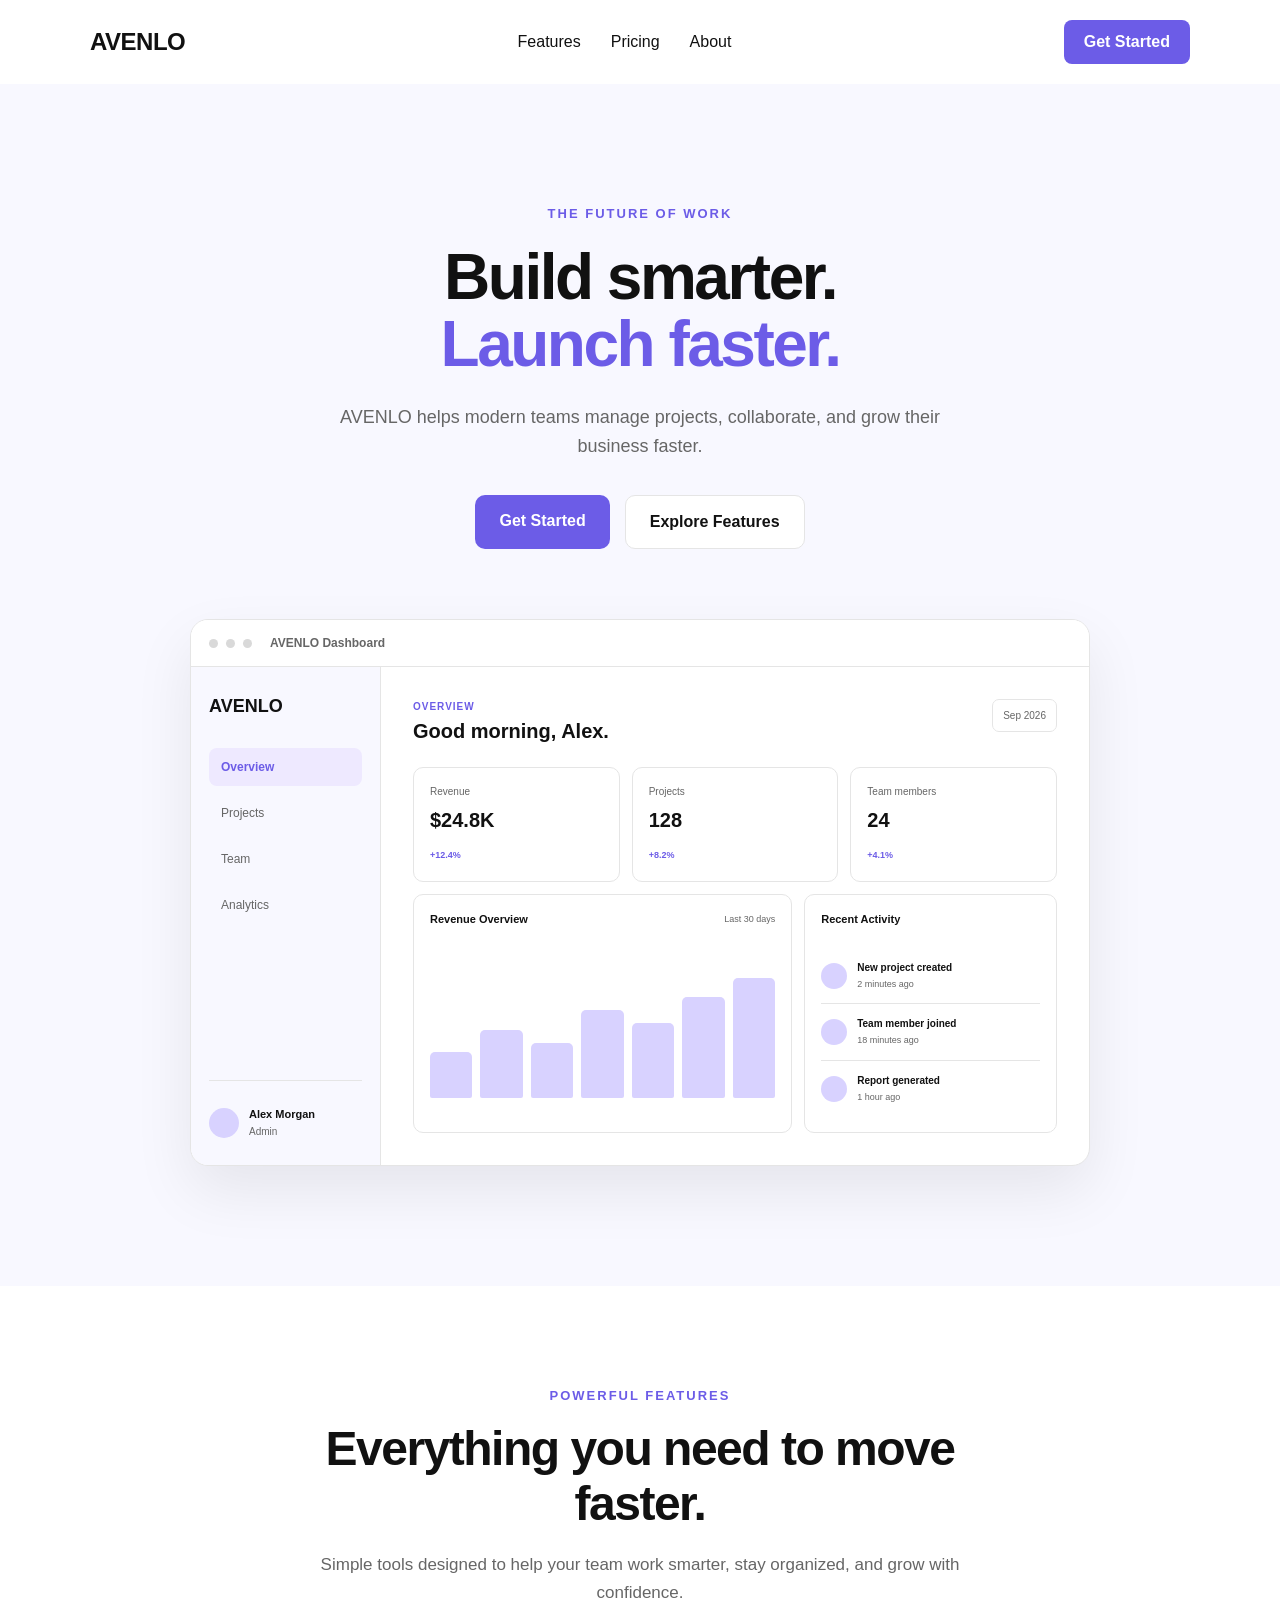
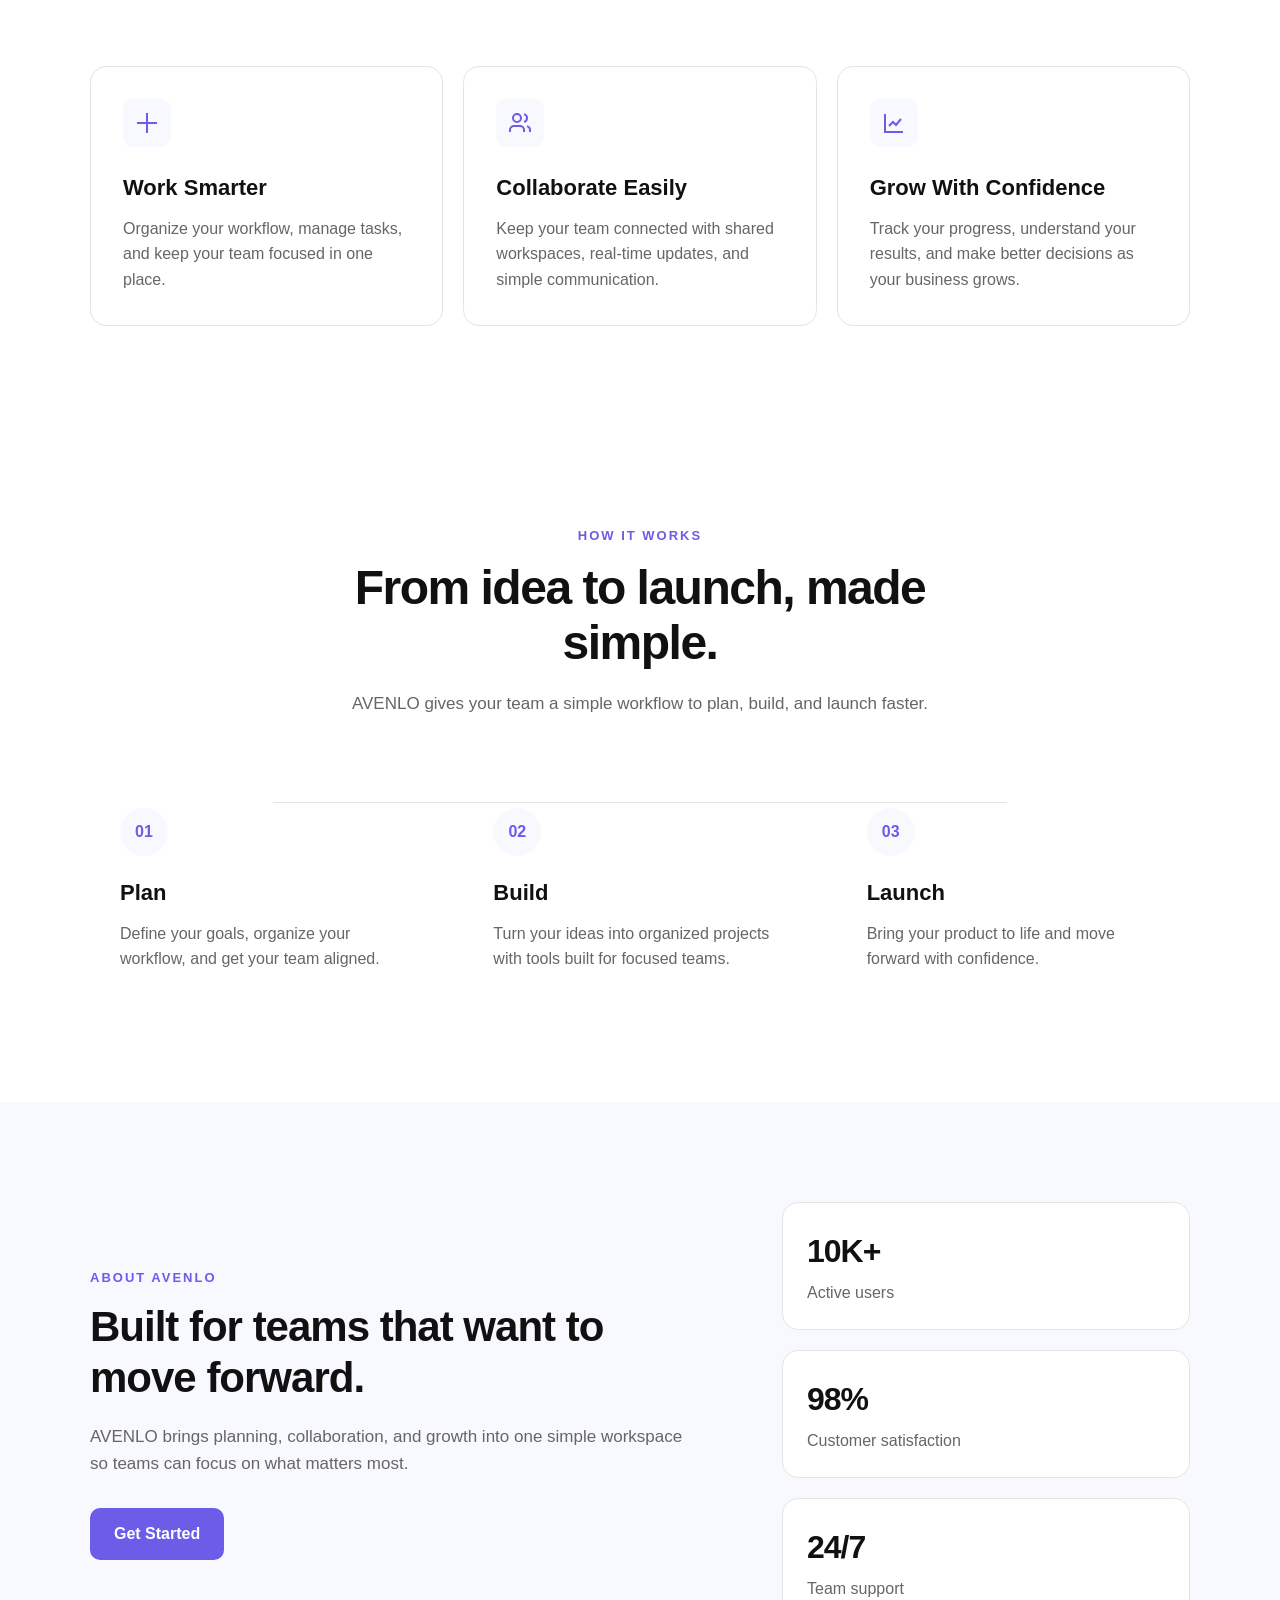
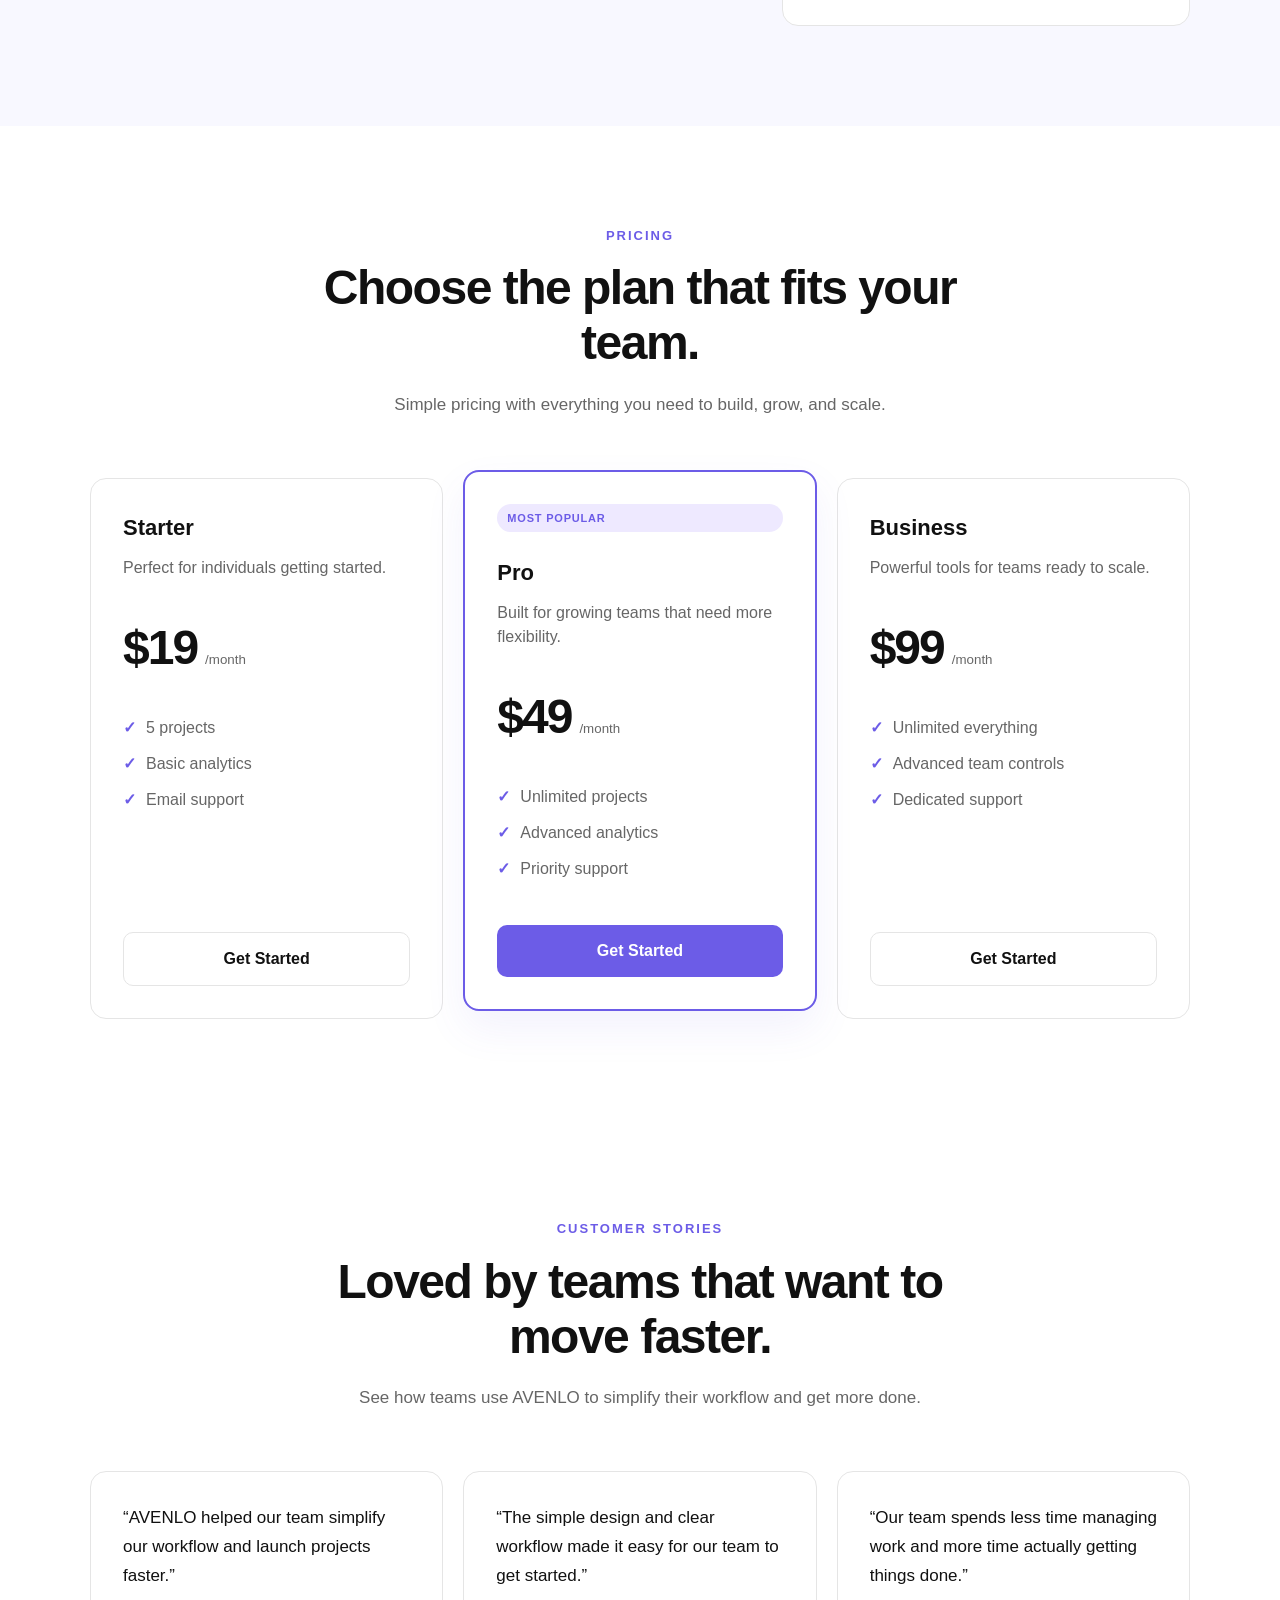
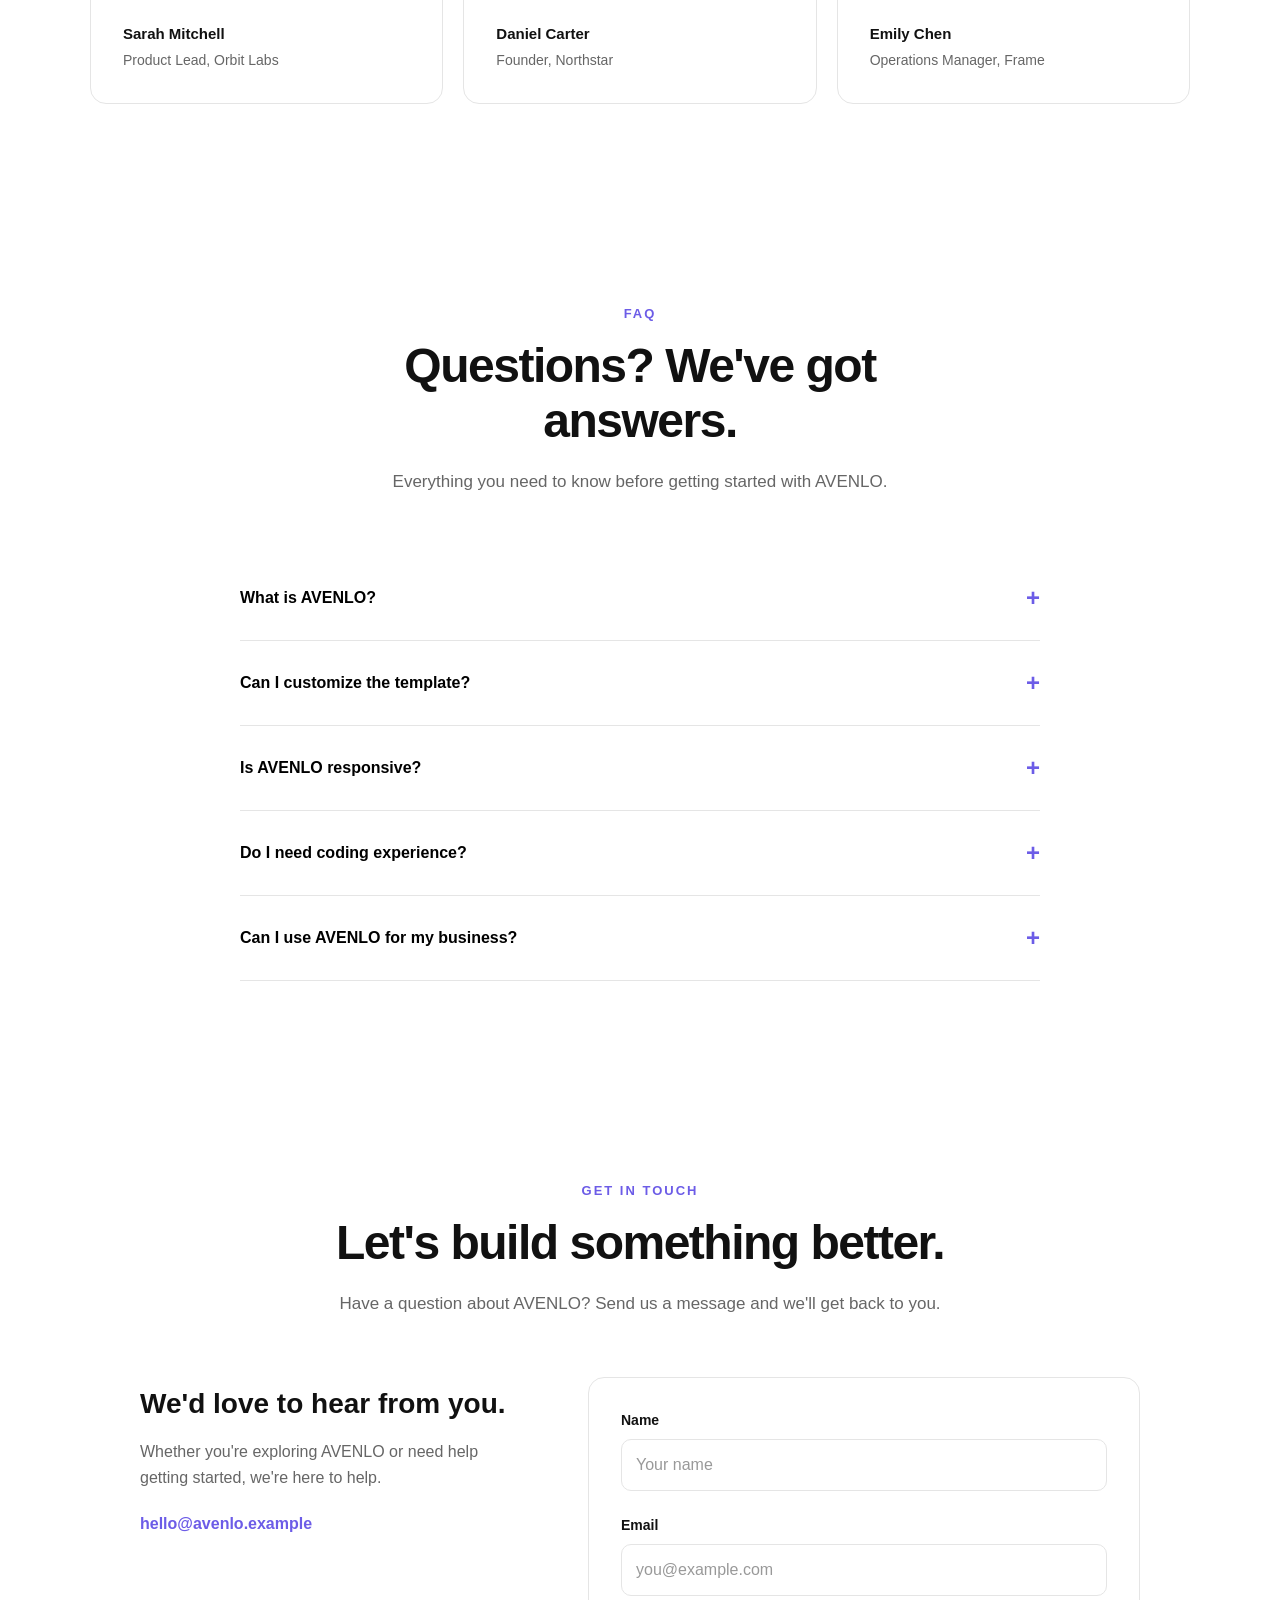
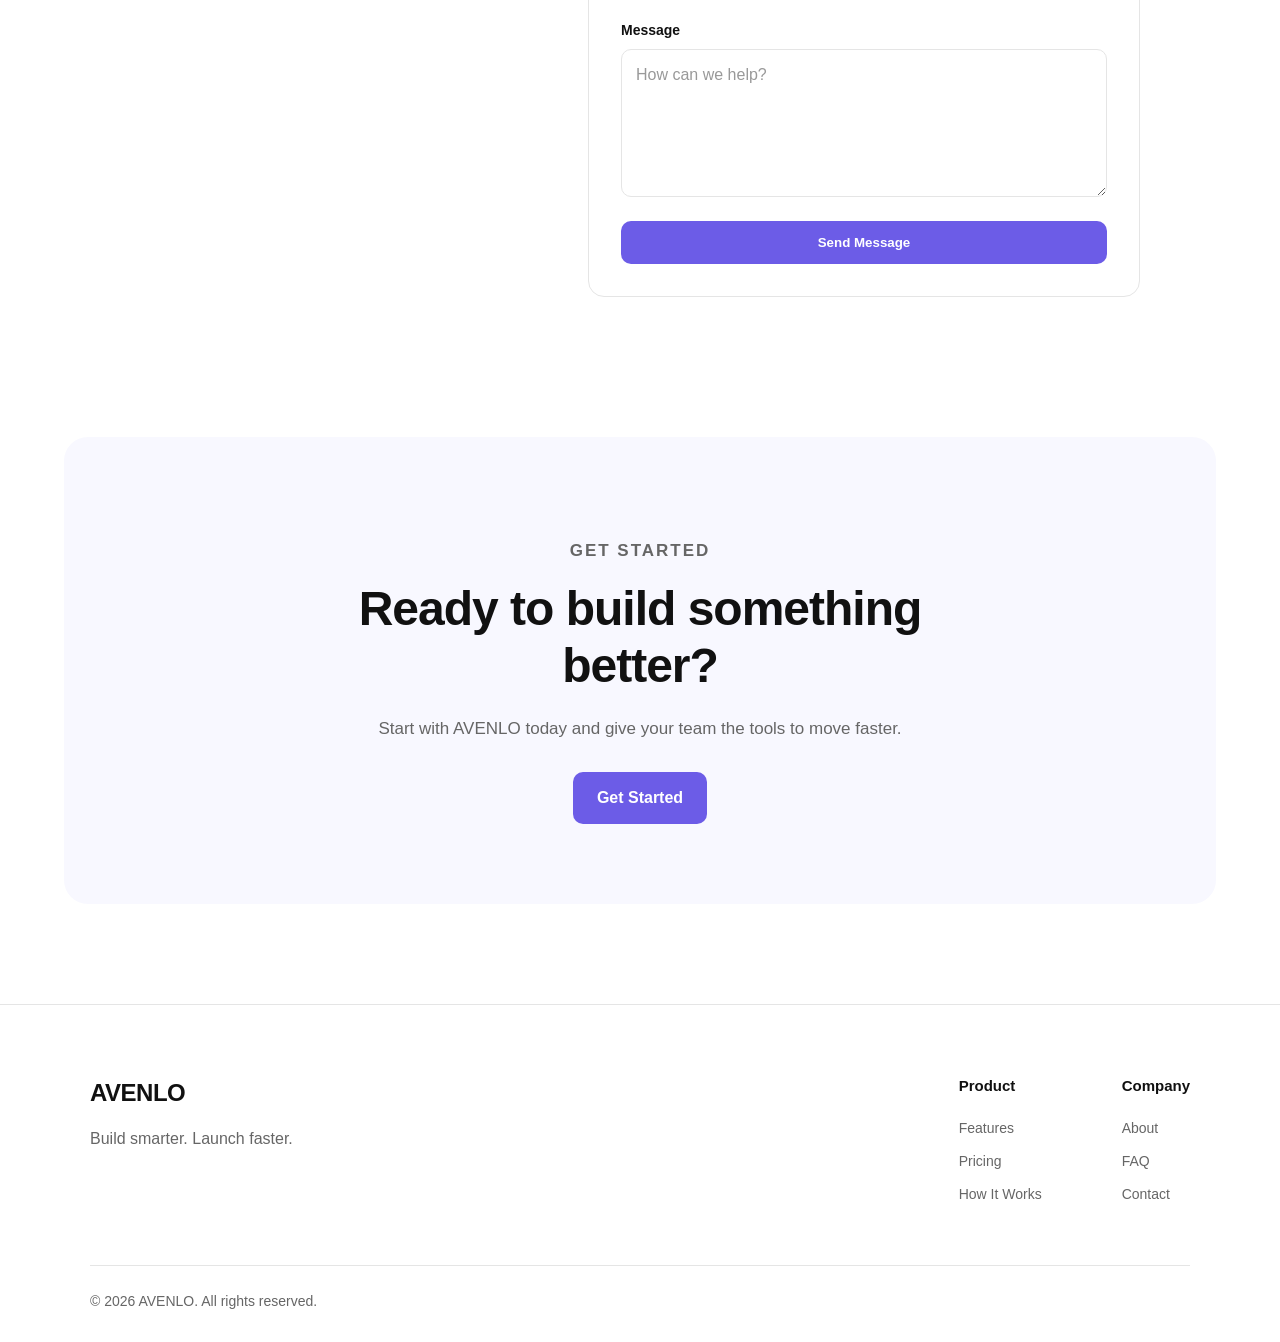
==== commit 50df0fb0: "Rename NOVA to AVENLO" ====
--- a/index.html
+++ b/index.html
@@ -5,7 +5,7 @@
     <meta charset="UTF-8">
     <meta name="viewport" content="width=device-width, initial-scale=1.0">
 
-    <title>NOVA — Build Smarter</title>
+    <title>AVENLO — Build Smarter</title>
 
     <link rel="stylesheet" href="css/style.css">
 </head>
@@ -21,7 +21,7 @@
 
             <nav>
 
-                <a href="#" class="logo">NOVA</a>
+                <a href="#" class="logo">AVENLO</a>
 
                 <div class="nav-links" id="primary-navigation">
 
@@ -74,7 +74,7 @@
                 </h1>
 
                 <p class="hero-description">
-                    NOVA helps modern teams manage projects,
+                    AVENLO helps modern teams manage projects,
                     collaborate, and grow their business faster.
                 </p>
 
@@ -105,7 +105,7 @@
                         </div>
 
                         <div class="preview-header-title">
-                            NOVA Dashboard
+                            AVENLO Dashboard
                         </div>
 
                     </div>
@@ -118,7 +118,7 @@
                         <aside class="preview-sidebar">
 
                             <div class="preview-brand">
-                                NOVA
+                                AVENLO
                             </div>
 
                             <div class="preview-nav">
@@ -476,7 +476,7 @@
                     </h2>
 
                     <p>
-                        NOVA gives your team a simple workflow
+                        AVENLO gives your team a simple workflow
                         to plan, build, and launch faster.
                     </p>
 
@@ -566,7 +566,7 @@
                     <div class="about-text">
 
                         <p class="eyebrow">
-                            ABOUT NOVA
+                            ABOUT AVENLO
                         </p>
 
                         <h2>
@@ -574,7 +574,7 @@
                         </h2>
 
                         <p>
-                            NOVA brings planning, collaboration, and growth
+                            AVENLO brings planning, collaboration, and growth
                             into one simple workspace so teams can focus
                             on what matters most.
                         </p>
@@ -800,7 +800,7 @@
                     </h2>
 
                     <p>
-                        See how teams use NOVA to simplify their workflow
+                        See how teams use AVENLO to simplify their workflow
                         and get more done.
                     </p>
 
@@ -814,7 +814,7 @@
                     <div class="testimonial-card">
 
                         <p class="testimonial-text">
-                            “NOVA helped our team simplify our workflow
+                            “AVENLO helped our team simplify our workflow
                             and launch projects faster.”
                         </p>
 
@@ -908,7 +908,7 @@
                     </h2>
 
                     <p>
-                        Everything you need to know before getting started with NOVA.
+                        Everything you need to know before getting started with AVENLO.
                     </p>
 
                 </div>
@@ -924,7 +924,7 @@
                             type="button"
                             class="faq-question">
 
-                            What is NOVA?
+                            What is AVENLO?
 
                             <span>
                                 +
@@ -935,7 +935,7 @@
                         <div class="faq-answer">
 
                             <p>
-                                NOVA is a modern SaaS website template designed
+                                AVENLO is a modern SaaS website template designed
                                 for startups, products, and growing teams.
                             </p>
 
@@ -963,7 +963,7 @@
                         <div class="faq-answer">
 
                             <p>
-                                Yes. NOVA is designed with reusable HTML, CSS,
+                                Yes. AVENLO is designed with reusable HTML, CSS,
                                 and JavaScript components that are easy to customize.
                             </p>
 
@@ -980,7 +980,7 @@
                             type="button"
                             class="faq-question">
 
-                            Is NOVA responsive?
+                            Is AVENLO responsive?
 
                             <span>
                                 +
@@ -1036,7 +1036,7 @@
                             type="button"
                             class="faq-question">
 
-                            Can I use NOVA for my business?
+                            Can I use AVENLO for my business?
 
                             <span>
                                 +
@@ -1047,7 +1047,7 @@
                         <div class="faq-answer">
 
                             <p>
-                                Yes. NOVA can be adapted for startups, SaaS products,
+                                Yes. AVENLO can be adapted for startups, SaaS products,
                                 agencies, and other modern businesses.
                             </p>
 
@@ -1080,7 +1080,7 @@
             </h2>
 
             <p>
-                Have a question about NOVA?
+                Have a question about AVENLO?
                 Send us a message and we'll get back to you.
             </p>
 
@@ -1096,13 +1096,13 @@
                 </h3>
 
                 <p>
-                    Whether you're exploring NOVA or
+                    Whether you're exploring AVENLO or
                     need help getting started, we're here
                     to help.
                 </p>
 
-                <a href="mailto:hello@nova.example">
-                    hello@nova.example
+                <a href="mailto:hello@avenlo.example">
+                    hello@avenlo.example
                 </a>
 
             </div>
@@ -1194,7 +1194,7 @@
                     </h2>
 
                     <p>
-                        Start with NOVA today and give your team
+                        Start with AVENLO today and give your team
                         the tools to move faster.
                     </p>
 
@@ -1231,7 +1231,7 @@
                         href="#"
                         class="logo">
 
-                        NOVA
+                        AVENLO
 
                     </a>
 
@@ -1293,7 +1293,7 @@
             <div class="footer-bottom">
 
                 <p>
-                    © 2026 NOVA. All rights reserved.
+                    © 2026 AVENLO. All rights reserved.
                 </p>
 
             </div>
--- a/css/style.css
+++ b/css/style.css
@@ -1,10 +1,10 @@
 /* =========================
-   NOVA THEME
+   AVENLO THEME
    Customize these values
    ========================= */
 
    /* =========================================================
-   NOVA — CUSTOMIZATION GUIDE
+   AVENLO — CUSTOMIZATION GUIDE
    ---------------------------------------------------------
    Most visual changes can be made in the :root section below.
 
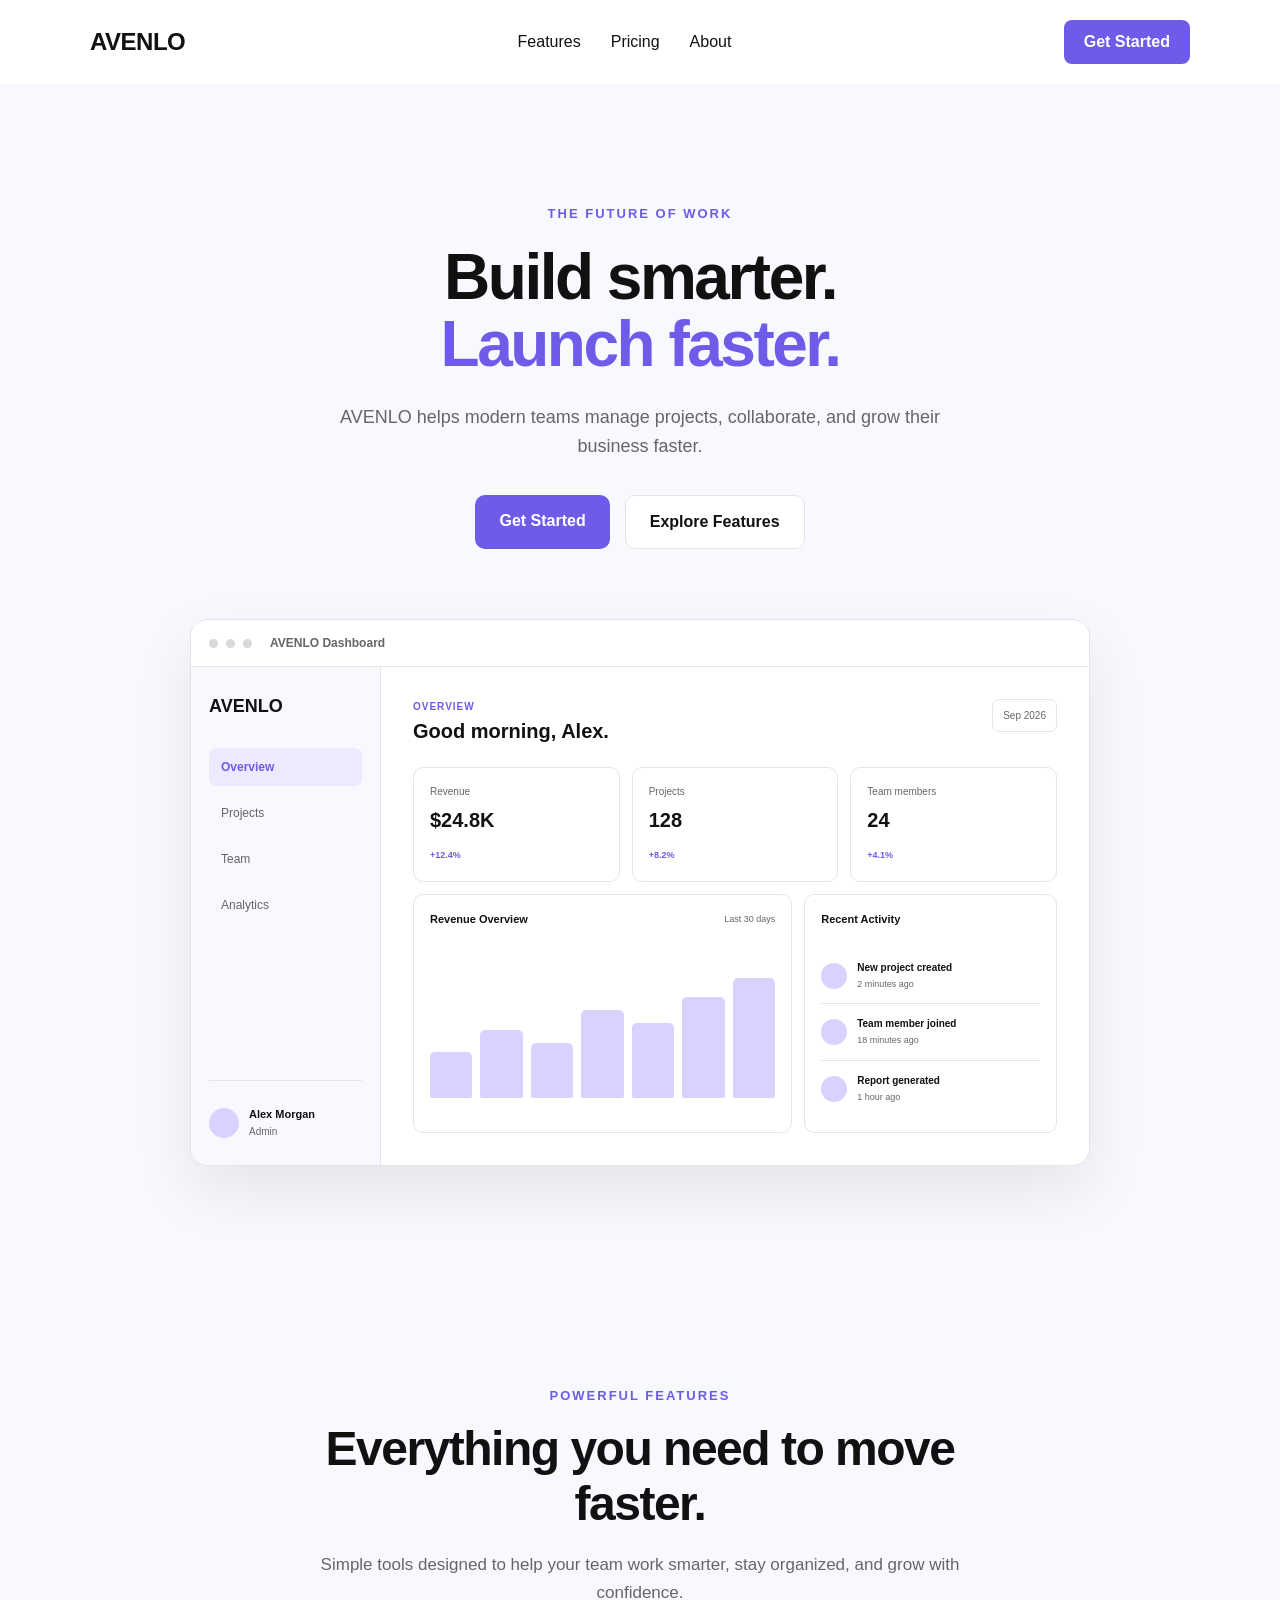
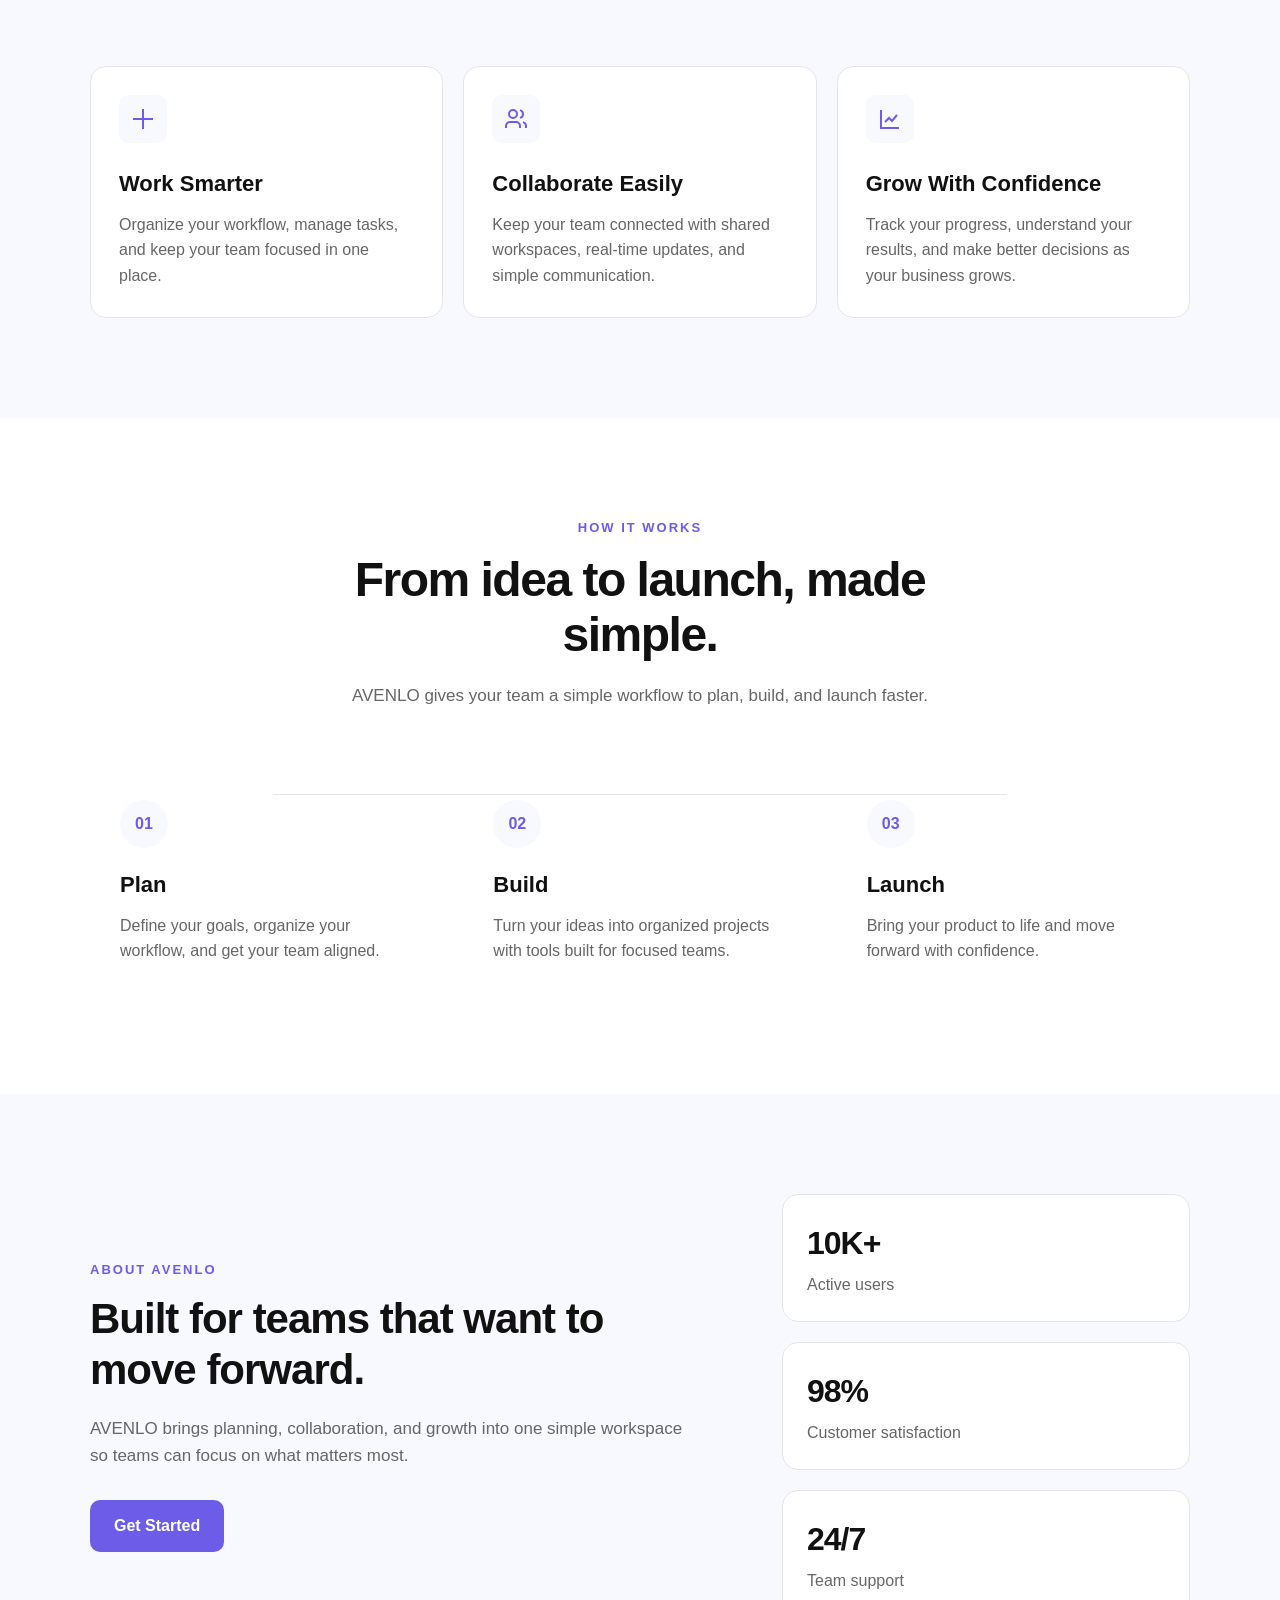
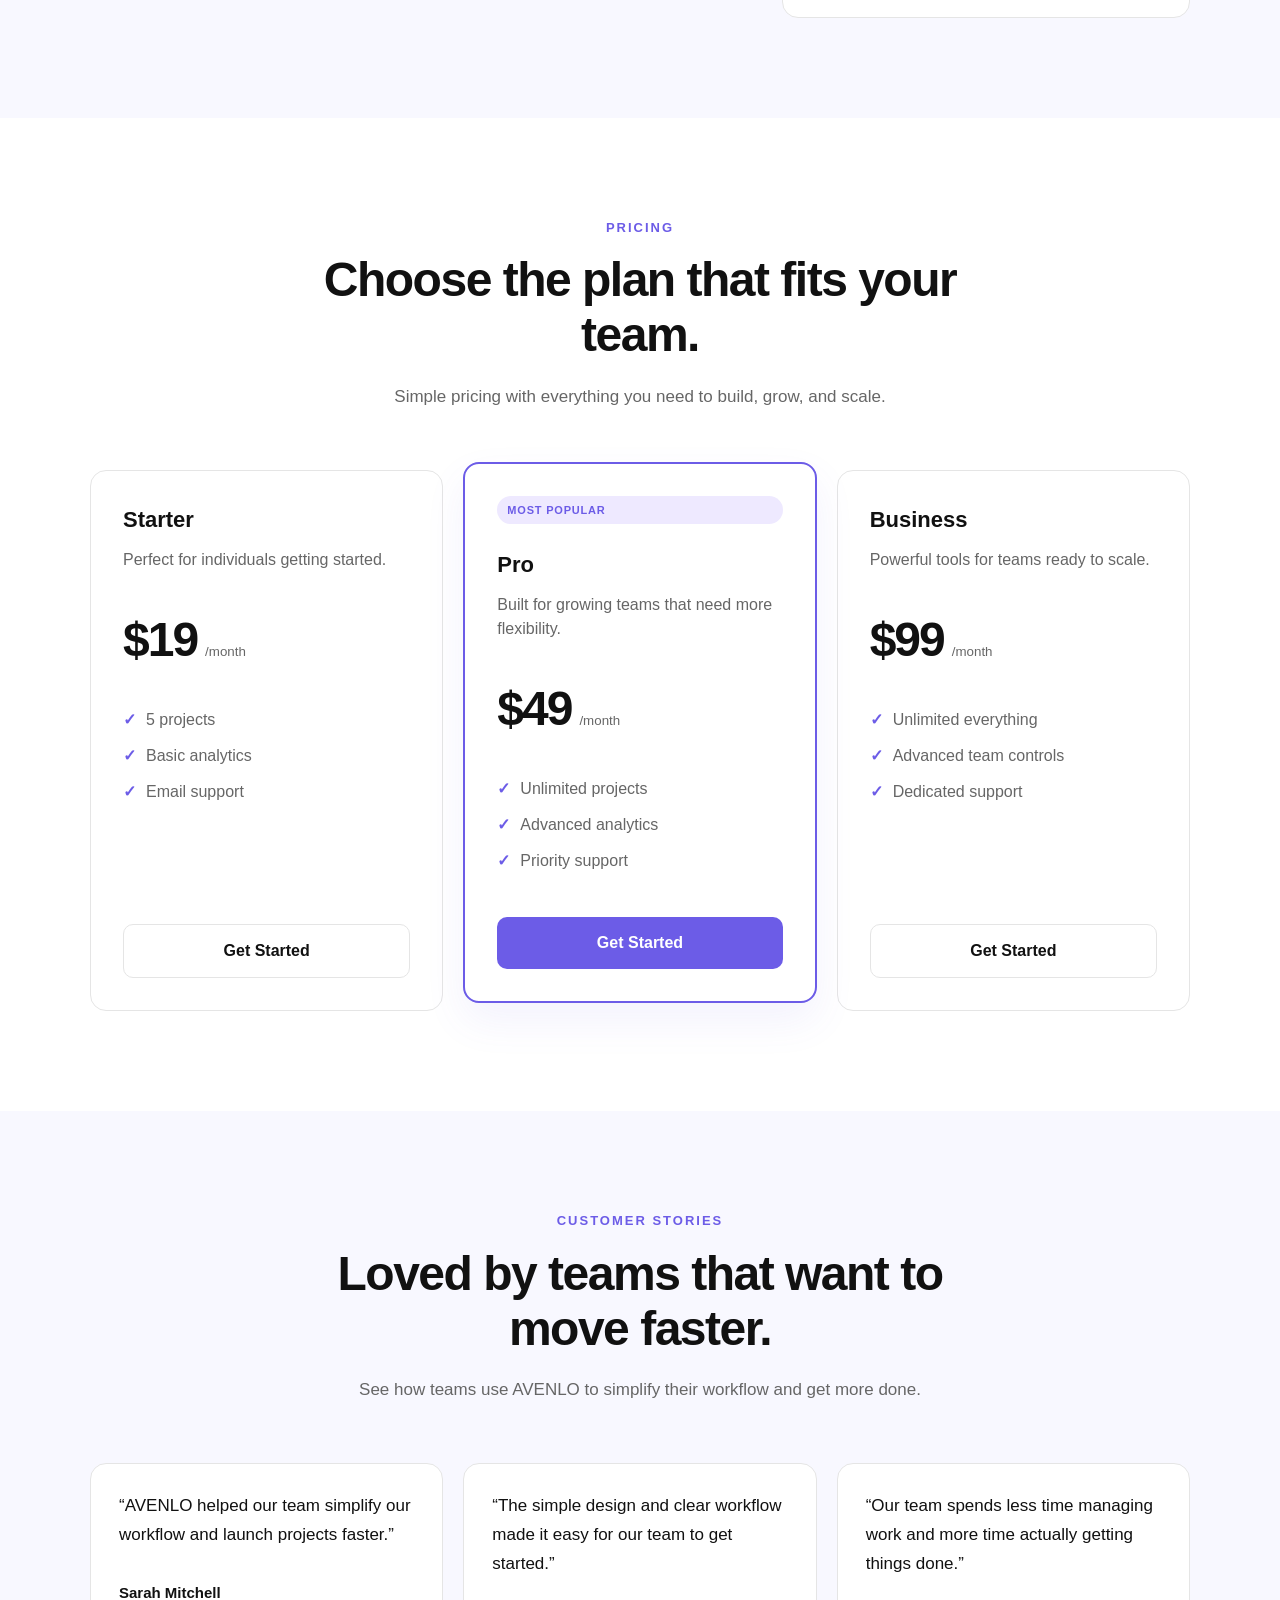
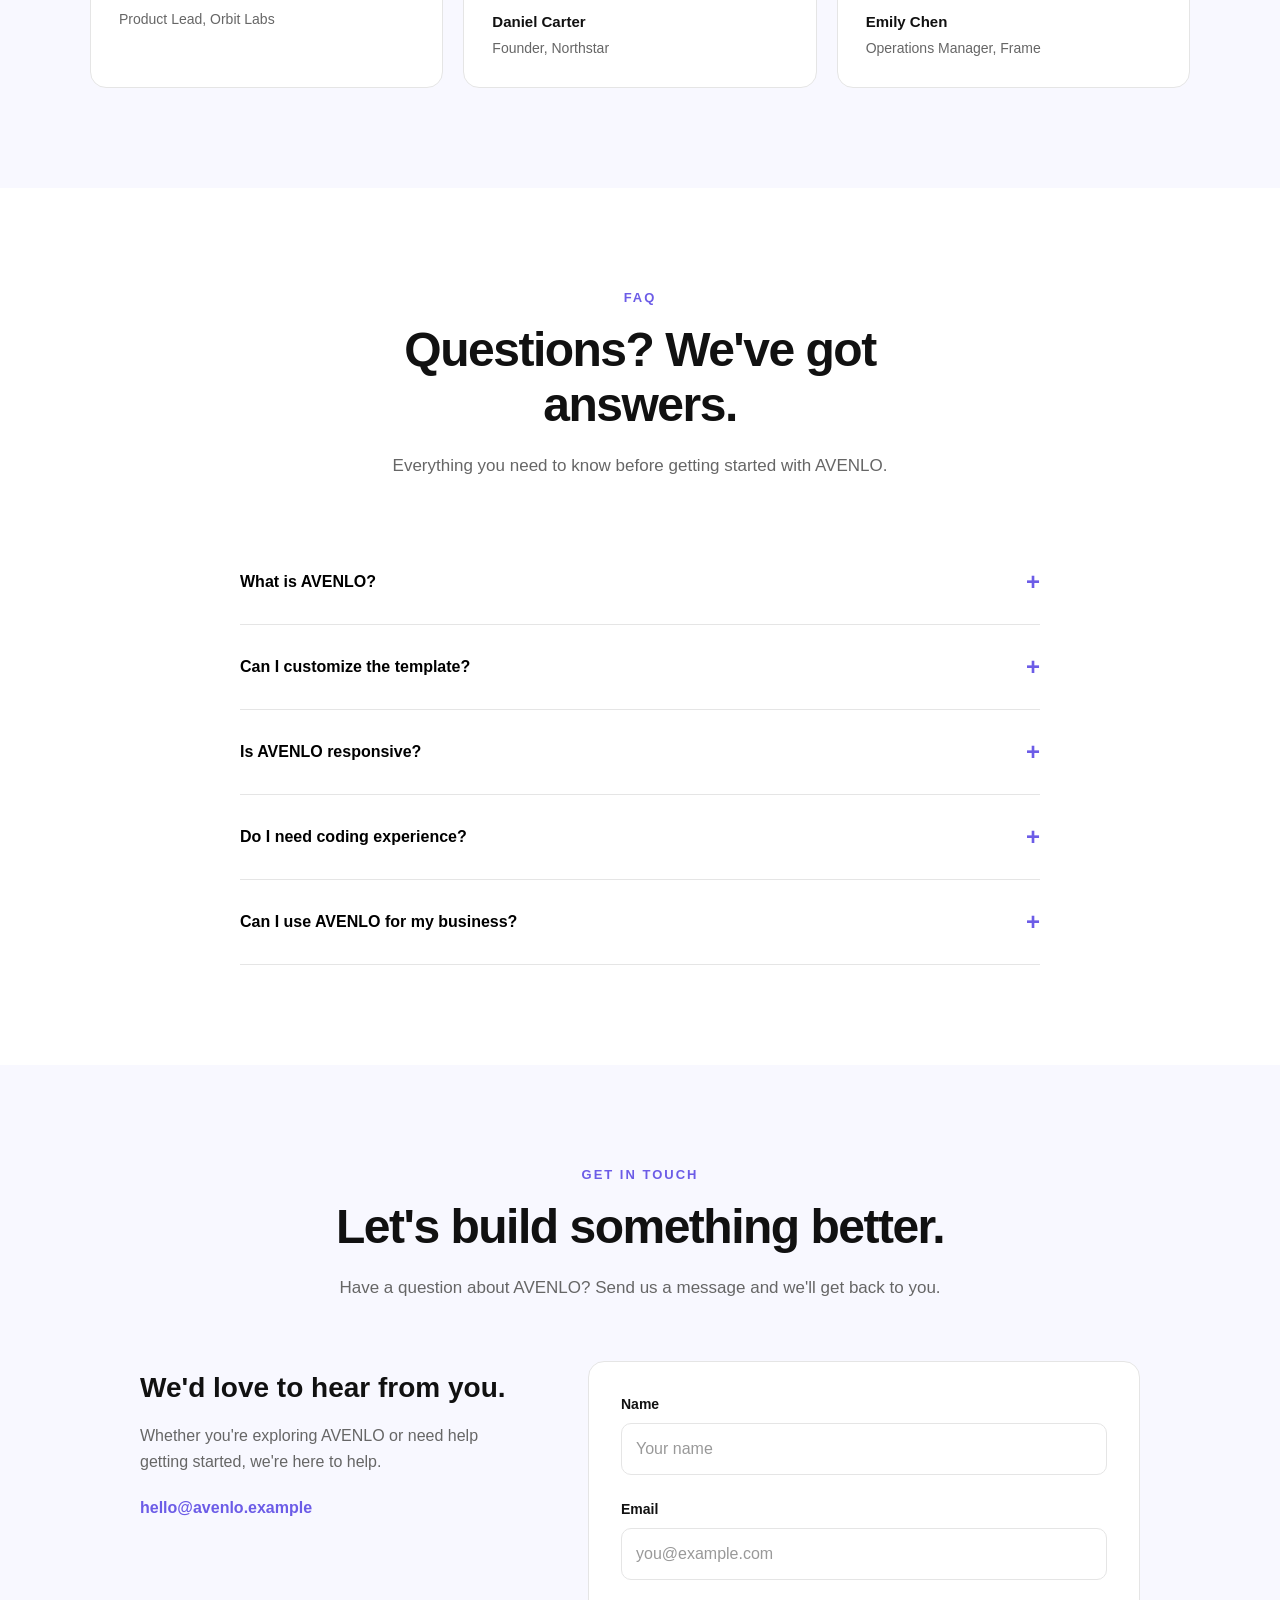
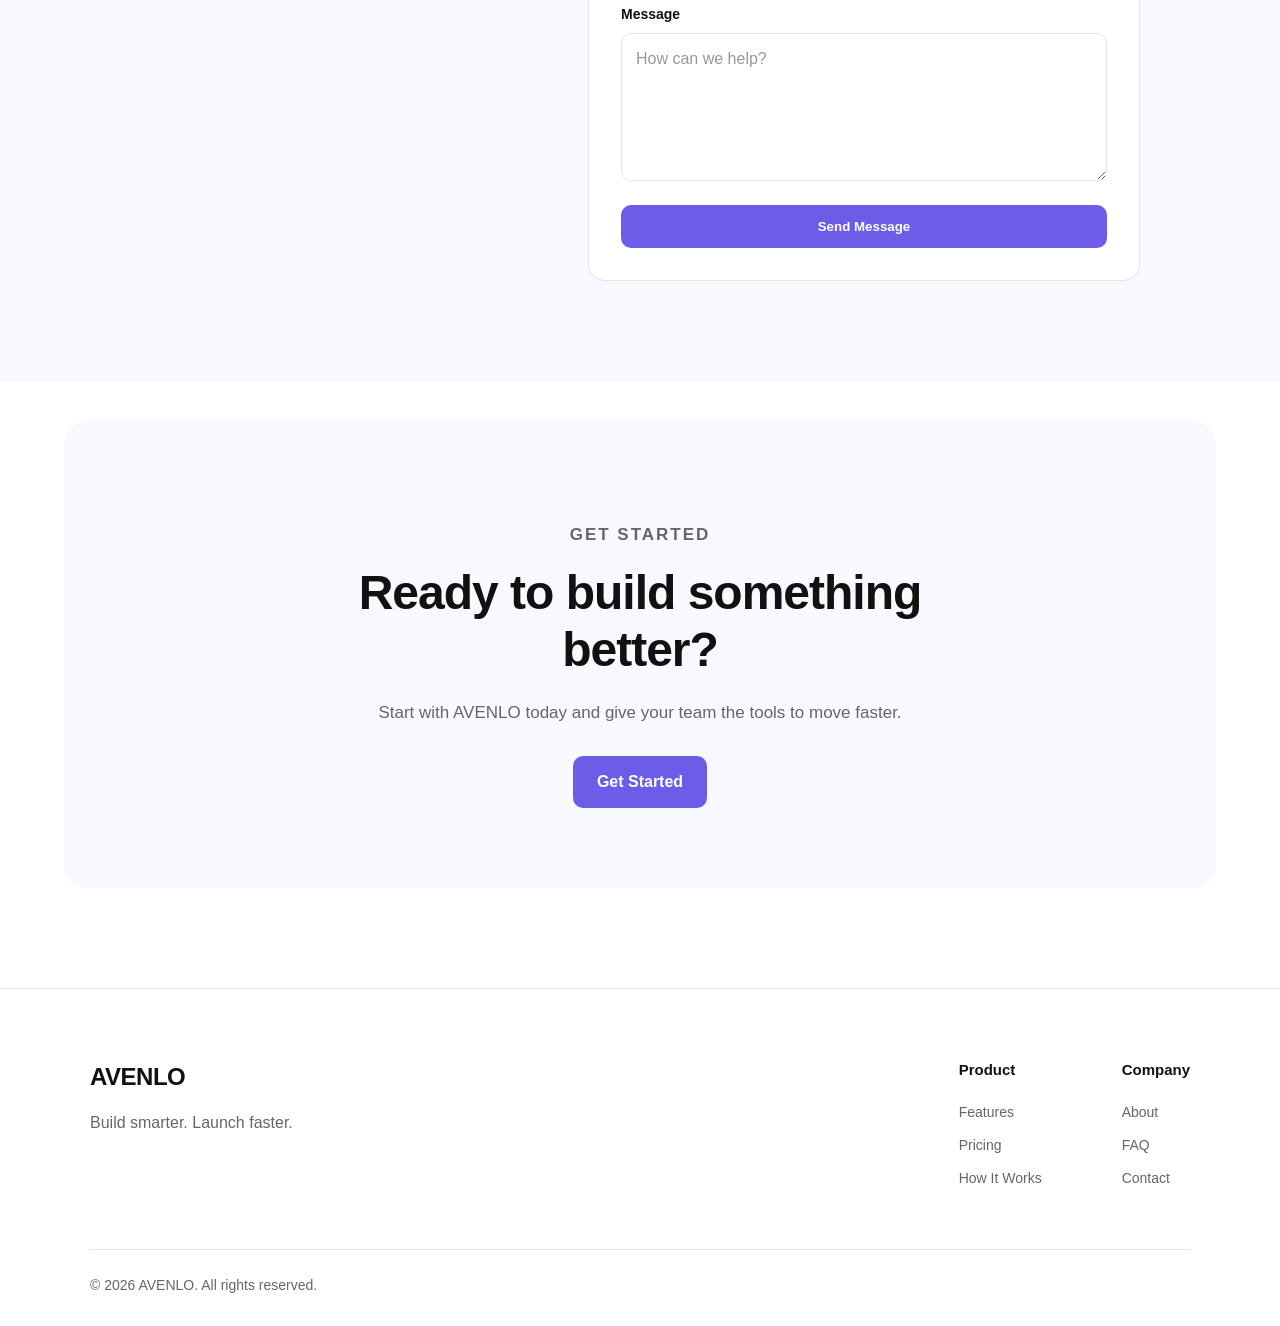
==== commit 0170416e: "Improve AVENLO customization and documentation" ====
--- a/index.html
+++ b/index.html
@@ -5,7 +5,11 @@
     <meta charset="UTF-8">
     <meta name="viewport" content="width=device-width, initial-scale=1.0">
 
-    <title>AVENLO — Build Smarter</title>
+    <meta name="description"
+      content="AVENLO is a modern responsive SaaS landing page template built with HTML, CSS, and JavaScript.">
+
+<meta name="theme-color" content="#6C5CE7">
+<title>AVENLO — Modern SaaS Landing Page</title>
 
     <link rel="stylesheet" href="css/style.css">
 </head>
@@ -20,7 +24,7 @@
         <div class="container">
 
             <nav>
-
+<!-- Customize: Replace AVENLO with your brand name -->
                 <a href="#" class="logo">AVENLO</a>
 
                 <div class="nav-links" id="primary-navigation">
@@ -59,7 +63,7 @@
     <main>
 
         <!-- =========================
-             HERO
+             HERO SECTION
              ========================= -->
 
         <section class="hero">
@@ -67,7 +71,7 @@
             <div class="hero-content">
 
                 <p class="eyebrow">THE FUTURE OF WORK</p>
-
+<!-- Customize: Main headline -->
                 <h1>
                     Build smarter.
                     <span>Launch faster.</span>
@@ -322,7 +326,7 @@
 
 
         <!-- =========================
-             FEATURES
+              FEATURES SECTION
              ========================= -->
 
         <section class="features" id="features">
@@ -456,7 +460,7 @@
 
 
         <!-- =========================
-             HOW IT WORKS
+             HOW IT WORKS SECTION
              ========================= -->
 
         <section
@@ -552,7 +556,7 @@
 
 
         <!-- =========================
-             ABOUT
+             ABOUT SECTION
              ========================= -->
 
         <section
@@ -617,9 +621,9 @@
 
 
         <!-- =========================
-             PRICING
+             PRICING SECTION
              ========================= -->
-
+<!-- Customize: Replace plan names, prices, and features -->
         <section
             class="pricing"
             id="pricing">
@@ -780,9 +784,9 @@
 
 
         <!-- =========================
-             TESTIMONIALS
+             TESTIMONIALS SECTION
              ========================= -->
-
+<!-- Customize: Replace sample testimonials with your own content -->
         <section
             class="testimonials"
             id="testimonials">
@@ -888,7 +892,7 @@
 
 
         <!-- =========================
-             FAQ
+              FAQ SECTION
              ========================= -->
 
         <section
@@ -1062,11 +1066,11 @@
         </section>
 
         <!-- =========================
-     CONTACT
+     CONTACT SECTION
      ========================= -->
 
 <section class="contact" id="contact">
-
+<!-- Demo form only — connect to your preferred form/backend service -->
     <div class="container">
 
         <div class="section-heading">
@@ -1176,7 +1180,7 @@
 
 
         <!-- =========================
-             CTA
+             CTA SECTION
              ========================= -->
 
         <section class="cta">
--- a/css/style.css
+++ b/css/style.css
@@ -615,20 +615,20 @@
 }
 
 .feature-card {
-      padding: var(--space-xl);
+    background: var(--color-background);
     border: 1px solid var(--color-border);
     border-radius: var(--radius-lg);
-    background: var(--color-background);
+    padding: 28px;
     transition:
-        transform 0.25s ease,
-        box-shadow 0.25s ease,
-        border-color 0.25s ease;
+        transform 0.2s ease,
+        box-shadow 0.2s ease,
+        border-color 0.2s ease;
 }
 
 .feature-card:hover {
-    transform: translateY(-6px);
+  transform: translateY(-4px);
+    box-shadow: 0 12px 30px rgba(17, 17, 17, 0.08);
     border-color: var(--color-primary-light);
-    box-shadow: 0 16px 40px rgba(108, 92, 231, 0.08);
 }
 
 .feature-icon {
@@ -722,6 +722,17 @@
     line-height: 1.6;
 }
 
+.features,
+.testimonials,
+.contact {
+    background: var(--color-surface);
+}
+
+.how-it-works,
+.pricing,
+.faq {
+    background: var(--color-background);
+}
 /* =========================
    ABOUT
    ========================= */
@@ -921,10 +932,20 @@
 }
 
 .testimonial-card {
-    padding: var(--space-xl);
+    background: var(--color-background);
     border: 1px solid var(--color-border);
     border-radius: var(--radius-lg);
-    background: var(--color-background);
+    padding: 28px;
+    transition:
+        transform 0.2s ease,
+        box-shadow 0.2s ease,
+        border-color 0.2s ease;
+}
+
+.testimonial-card:hover {
+    transform: translateY(-4px);
+    box-shadow: 0 12px 30px rgba(17, 17, 17, 0.08);
+    border-color: var(--color-primary-light);
 }
 
 .testimonial-text {
@@ -1311,6 +1332,10 @@
         padding: 70px 5%;
     }
 
+    .section-header {
+    margin-bottom: 40px;
+}
+
     .section-heading h2 {
         font-size: var(--font-size-2xl);
     }
@@ -1362,8 +1387,20 @@
     }
 
     .pricing-card.featured {
-        transform: none;
-    }
+           border: 2px solid var(--color-primary);
+    box-shadow: 0 16px 40px rgba(108, 92, 231, 0.14);
+    transform: translateY(-6px);
+    }
+
+    .pricing-card:hover {
+    transform: translateY(-4px);
+    box-shadow: 0 12px 30px rgba(17, 17, 17, 0.08);
+}
+
+.pricing-card.featured:hover {
+    transform: translateY(-8px);
+    box-shadow: 0 18px 44px rgba(108, 92, 231, 0.16);
+}
 
     /* Testimonials */
 
